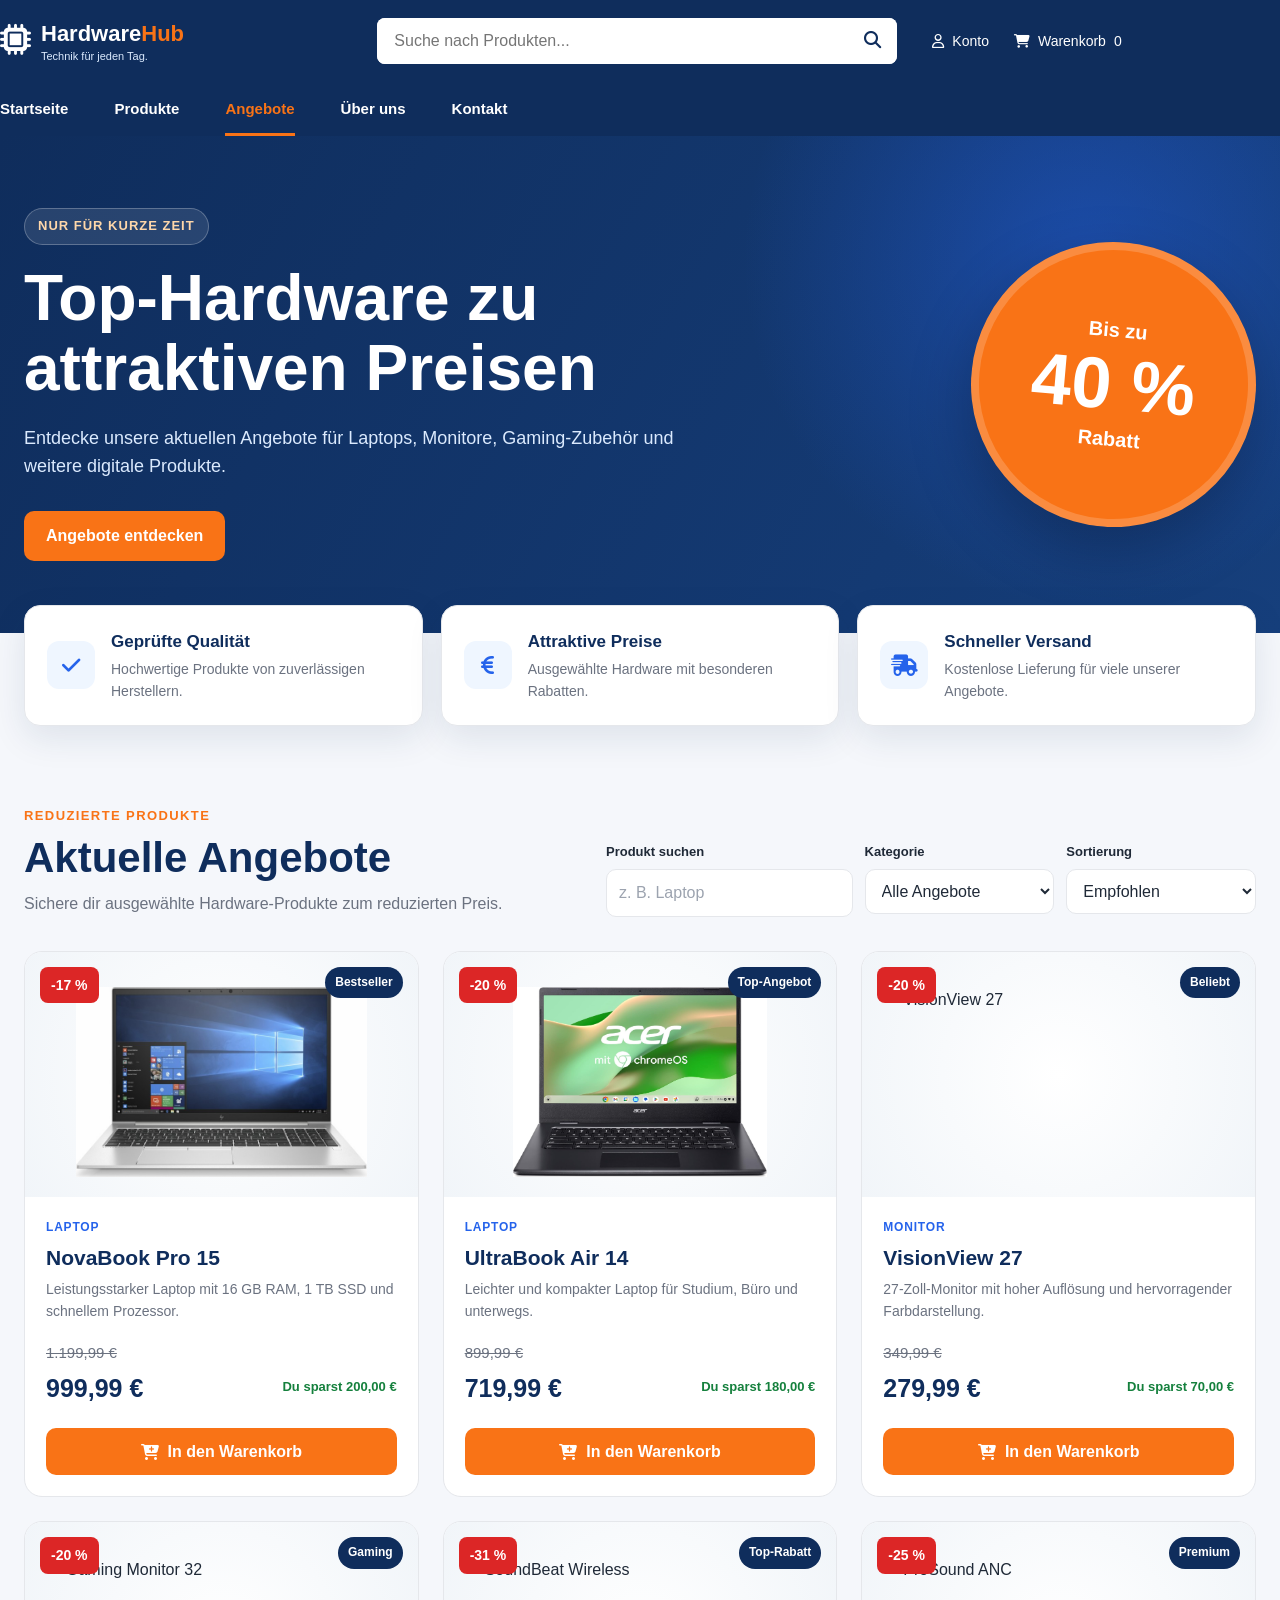
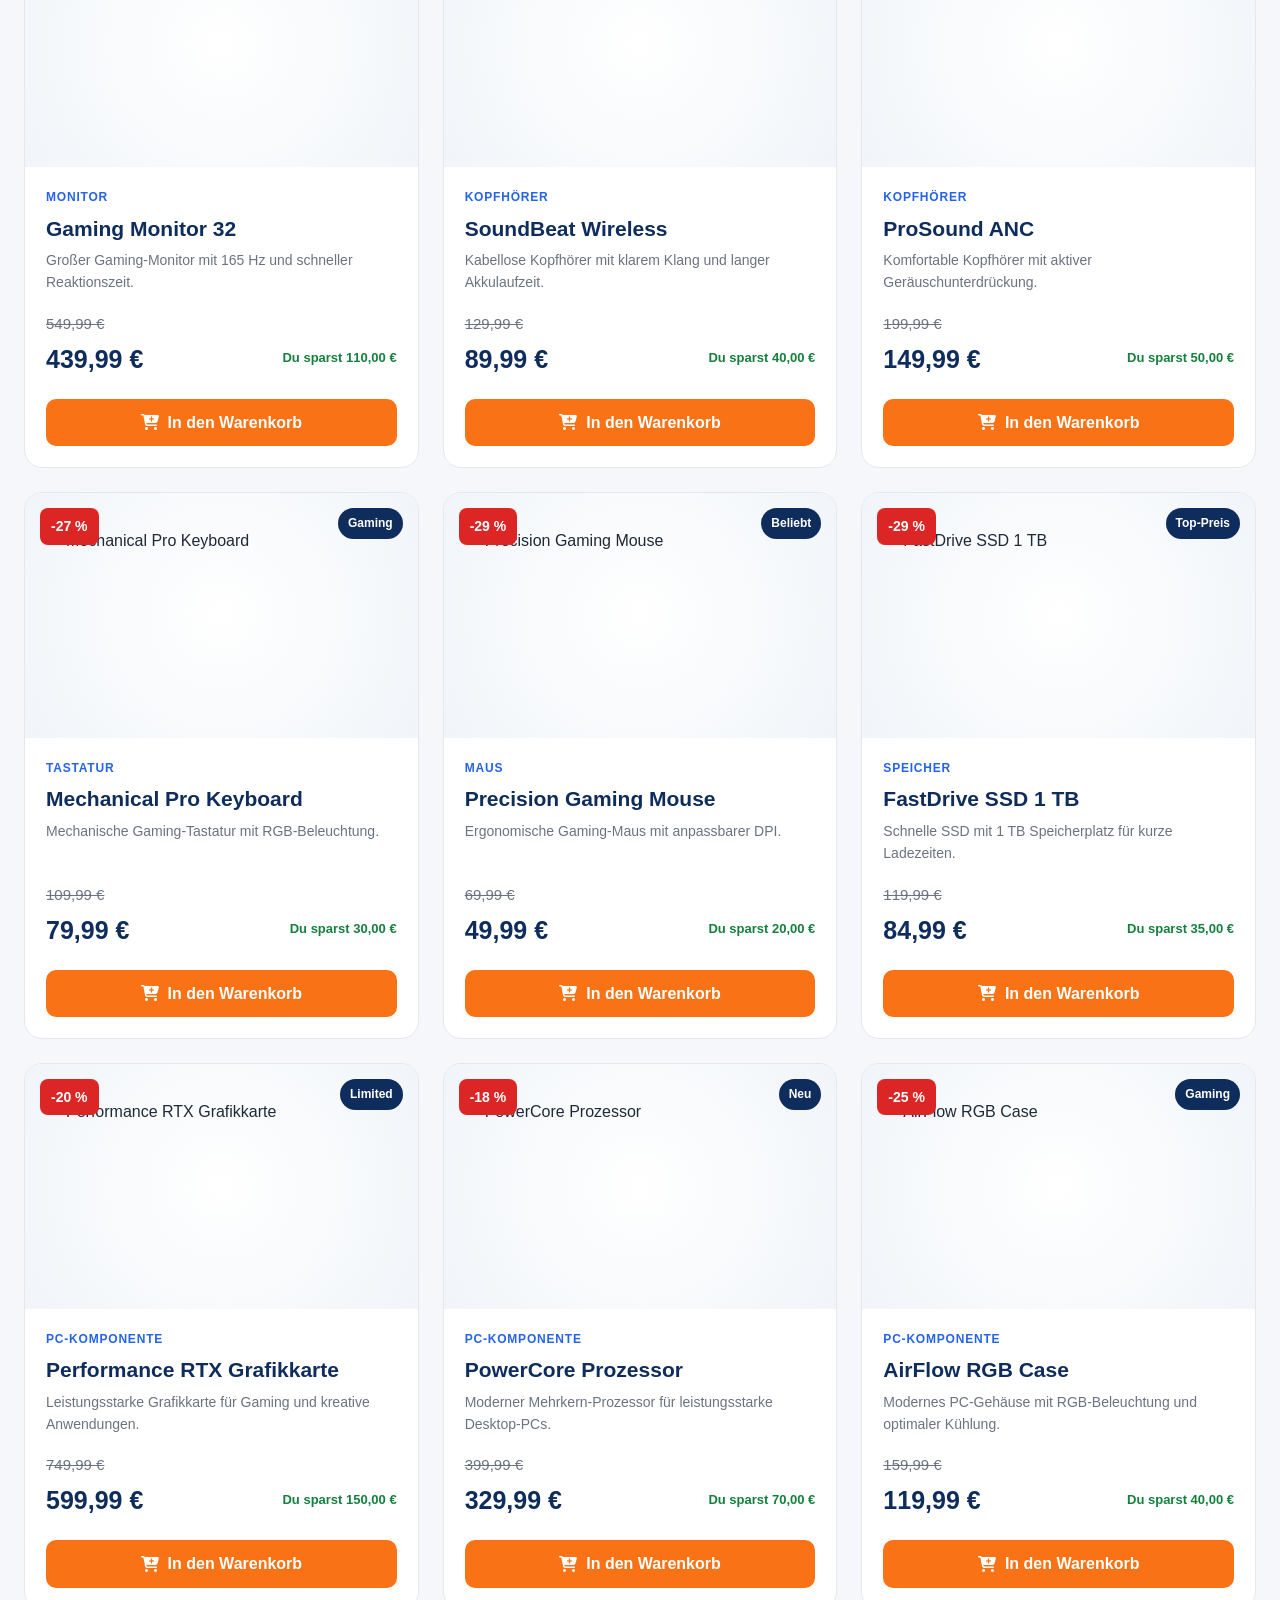
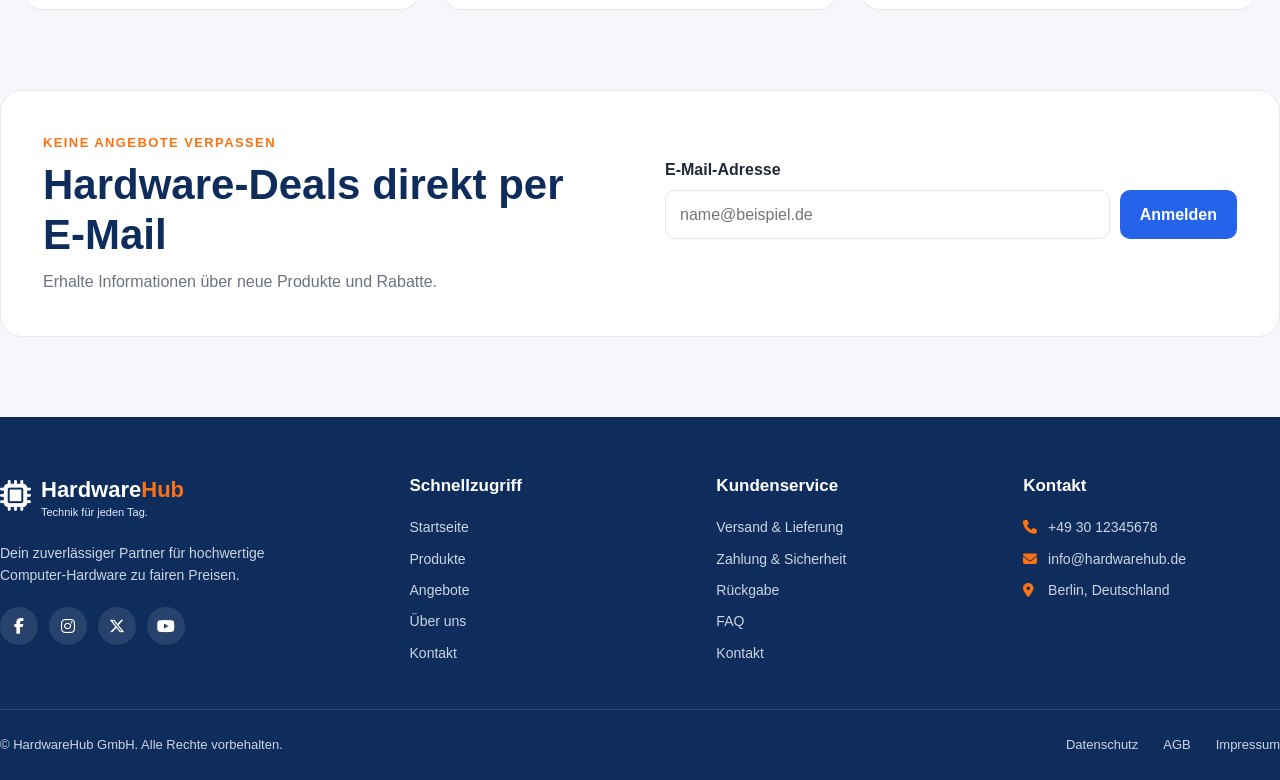
==== seiten/alle-angebote.html @ 0328ec7f "Add new offers page and update shopping cart" ====
<!DOCTYPE html>
<html lang="de">
<head>
    <meta charset="UTF-8">

    <meta
        name="viewport"
        content="width=device-width, initial-scale=1.0"
    >

    <meta
        name="description"
        content="Entdecke aktuelle Angebote und reduzierte Hardware-Produkte bei HardwareHub."
    >

    <title>Alle Angebote | HardwareHub</title>

    <!-- Font Awesome -->
    <link
        rel="stylesheet"
        href="https://cdnjs.cloudflare.com/ajax/libs/font-awesome/6.7.2/css/all.min.css"
    >

    <!-- CSS -->
    <link
        rel="stylesheet"
        href="../css/alle-angebote.css"
    >
</head>

<body>

    <!-- =========================
         HEADER
    ========================== -->

    <header class="header">

        <div class="header-top container">

            <a
                href="../index.html"
                class="logo"
                aria-label="HardwareHub Startseite"
            >
                <span class="logo-icon">
                    <i class="fa-solid fa-microchip"></i>
                </span>

                <span>
                    Hardware<span>Hub</span>

                    <small>
                        Technik für jeden Tag.
                    </small>
                </span>
            </a>

            <form
                class="search-form"
                action="produkte.html"
                method="get"
            >
                <input
                    type="search"
                    name="search"
                    placeholder="Suche nach Produkten..."
                    aria-label="Produkte suchen"
                >

                <button
                    type="submit"
                    aria-label="Suchen"
                >
                    <i class="fa-solid fa-magnifying-glass"></i>
                </button>
            </form>

            <div class="header-actions">

                <a
                    href="#"
                    class="header-link"
                >
                    <i class="fa-regular fa-user"></i>

                    <span>Konto</span>
                </a>

                <a
                    href="warenkorb.html"
                    class="header-link cart-link"
                >
                    <i class="fa-solid fa-cart-shopping"></i>

                    <span>Warenkorb</span>

                    <span id="cart-count">
                        0
                    </span>
                </a>

            </div>

        </div>

        <nav class="navigation">

            <div class="container nav-content">

                <button
                    type="button"
                    class="menu-button"
                    id="menuButton"
                    aria-label="Menü öffnen"
                    aria-expanded="false"
                    aria-controls="navList"
                >
                    <i class="fa-solid fa-bars"></i>
                </button>

                <ul
                    class="nav-list"
                    id="navList"
                >
                    <li>
                        <a href="../index.html">
                            Startseite
                        </a>
                    </li>

                    <li>
                        <a href="produkte.html">
                            Produkte
                        </a>
                    </li>

                    <li>
                        <a
                            href="alle-angebote.html"
                            class="active"
                            aria-current="page"
                        >
                            Angebote
                        </a>
                    </li>

                    <li>
                        <a href="ueber-uns.html">
                            Über uns
                        </a>
                    </li>

                    <li>
                        <a href="kontakt.html">
                            Kontakt
                        </a>
                    </li>
                </ul>

            </div>

        </nav>

    </header>

    <!-- =========================
         MAIN
    ========================== -->

    <main>

        <!-- Hero -->

        <section class="offer-hero">

            <div class="offer-hero-content">

                <div class="offer-hero-text">

                    <span class="hero-label">
                        Nur für kurze Zeit
                    </span>

                    <h1>
                        Top-Hardware zu attraktiven Preisen
                    </h1>

                    <p>
                        Entdecke unsere aktuellen Angebote für Laptops,
                        Monitore, Gaming-Zubehör und weitere digitale Produkte.
                    </p>

                    <a
                        href="#angebote"
                        class="hero-button"
                    >
                        Angebote entdecken
                    </a>

                </div>

                <div
                    class="hero-discount"
                    aria-label="Bis zu 40 Prozent Rabatt"
                >
                    <span>Bis zu</span>

                    <strong>40 %</strong>

                    <span>Rabatt</span>
                </div>

            </div>

        </section>

        <!-- Vorteile -->

        <section
            class="benefits"
            aria-label="Vorteile"
        >

            <article class="benefit">

                <span class="benefit-icon">
                    <i class="fa-solid fa-check"></i>
                </span>

                <div>
                    <h2>Geprüfte Qualität</h2>

                    <p>
                        Hochwertige Produkte von zuverlässigen Herstellern.
                    </p>
                </div>

            </article>

            <article class="benefit">

                <span class="benefit-icon">
                    <i class="fa-solid fa-euro-sign"></i>
                </span>

                <div>
                    <h2>Attraktive Preise</h2>

                    <p>
                        Ausgewählte Hardware mit besonderen Rabatten.
                    </p>
                </div>

            </article>

            <article class="benefit">

                <span class="benefit-icon">
                    <i class="fa-solid fa-truck-fast"></i>
                </span>

                <div>
                    <h2>Schneller Versand</h2>

                    <p>
                        Kostenlose Lieferung für viele unserer Angebote.
                    </p>
                </div>

            </article>

        </section>

        <!-- Angebote -->

        <section
            class="offers-section"
            id="angebote"
        >

            <div class="section-heading">

                <div>
                    <p class="eyebrow">
                        Reduzierte Produkte
                    </p>

                    <h2>
                        Aktuelle Angebote
                    </h2>

                    <p>
                        Sichere dir ausgewählte Hardware-Produkte
                        zum reduzierten Preis.
                    </p>
                </div>

                <div class="offer-controls">

                    <div class="search-group">

                        <label for="offer-search">
                            Produkt suchen
                        </label>

                        <input
                            type="search"
                            id="offer-search"
                            placeholder="z. B. Laptop"
                            autocomplete="off"
                        >

                    </div>

                    <div class="filter-group">

                        <label for="offer-filter">
                            Kategorie
                        </label>

                        <select id="offer-filter">

                            <option value="alle">
                                Alle Angebote
                            </option>

                            <option value="laptop">
                                Laptops
                            </option>

                            <option value="monitor">
                                Monitore
                            </option>

                            <option value="headphone">
                                Kopfhörer
                            </option>

                            <option value="keyboard">
                                Tastaturen
                            </option>

                            <option value="mouse">
                                Mäuse
                            </option>

                            <option value="storage">
                                Speicher
                            </option>

                            <option value="component">
                                PC-Komponenten
                            </option>

                        </select>

                    </div>

                    <div class="sort-group">

                        <label for="offer-sort">
                            Sortierung
                        </label>

                        <select id="offer-sort">

                            <option value="default">
                                Empfohlen
                            </option>

                            <option value="discount-desc">
                                Höchster Rabatt
                            </option>

                            <option value="price-asc">
                                Preis aufsteigend
                            </option>

                            <option value="price-desc">
                                Preis absteigend
                            </option>

                        </select>

                    </div>

                </div>

            </div>

            <div
                id="offers-grid"
                class="offers-grid"
            ></div>

            <div
                id="no-offers"
                class="no-offers"
                hidden
            >
                <h3>
                    Keine Angebote gefunden
                </h3>

                <p>
                    Ändere den Suchbegriff oder wähle eine andere Kategorie.
                </p>
            </div>

        </section>

        <!-- Newsletter -->

        <section class="newsletter">

            <div>

                <p class="eyebrow">
                    Keine Angebote verpassen
                </p>

                <h2>
                    Hardware-Deals direkt per E-Mail
                </h2>

                <p>
                    Erhalte Informationen über neue Produkte und Rabatte.
                </p>

            </div>

            <div class="newsletter-form">

                <label for="newsletter-email">
                    E-Mail-Adresse
                </label>

                <div class="newsletter-input-group">

                    <input
                        type="email"
                        id="newsletter-email"
                        placeholder="name@beispiel.de"
                        autocomplete="email"
                    >

                    <button
                        type="button"
                        id="newsletter-button"
                    >
                        Anmelden
                    </button>

                </div>

                <p
                    id="newsletter-message"
                    aria-live="polite"
                ></p>

            </div>

        </section>

    </main>

    <!-- Notification -->

    <div
        id="notification"
        class="notification"
        role="status"
        aria-live="polite"
    ></div>

    <!-- =========================
         FOOTER
    ========================== -->

    <footer class="footer">

        <div class="container footer-grid">

            <div class="footer-brand">

                <a
                    href="../index.html"
                    class="logo"
                    aria-label="HardwareHub Startseite"
                >
                    <span class="logo-icon">
                        <i class="fa-solid fa-microchip"></i>
                    </span>

                    <span>
                        Hardware<span>Hub</span>

                        <small>
                            Technik für jeden Tag.
                        </small>
                    </span>
                </a>

                <p>
                    Dein zuverlässiger Partner für hochwertige
                    Computer-Hardware zu fairen Preisen.
                </p>

                <div class="social-links">

                    <a
                        href="#"
                        aria-label="Facebook"
                    >
                        <i class="fa-brands fa-facebook-f"></i>
                    </a>

                    <a
                        href="#"
                        aria-label="Instagram"
                    >
                        <i class="fa-brands fa-instagram"></i>
                    </a>

                    <a
                        href="#"
                        aria-label="X"
                    >
                        <i class="fa-brands fa-x-twitter"></i>
                    </a>

                    <a
                        href="#"
                        aria-label="YouTube"
                    >
                        <i class="fa-brands fa-youtube"></i>
                    </a>

                </div>

            </div>

            <div class="footer-column">

                <h3>Schnellzugriff</h3>

                <a href="../index.html">
                    Startseite
                </a>

                <a href="produkte.html">
                    Produkte
                </a>

                <a href="alle-angebote.html">
                    Angebote
                </a>

                <a href="ueber-uns.html">
                    Über uns
                </a>

                <a href="kontakt.html">
                    Kontakt
                </a>

            </div>

            <div class="footer-column">

                <h3>Kundenservice</h3>

                <a href="#">
                    Versand & Lieferung
                </a>

                <a href="#">
                    Zahlung & Sicherheit
                </a>

                <a href="#">
                    Rückgabe
                </a>

                <a href="#">
                    FAQ
                </a>

                <a href="kontakt.html">
                    Kontakt
                </a>

            </div>

            <div class="footer-column">

                <h3>Kontakt</h3>

                <p>
                    <i class="fa-solid fa-phone"></i>

                    +49 30 12345678
                </p>

                <p>
                    <i class="fa-solid fa-envelope"></i>

                    info@hardwarehub.de
                </p>

                <p>
                    <i class="fa-solid fa-location-dot"></i>

                    Berlin, Deutschland
                </p>

            </div>

        </div>

        <div class="footer-bottom">

            <div class="container footer-bottom-content">

                <p>
                    © <span id="currentYear"></span>
                    HardwareHub GmbH. Alle Rechte vorbehalten.
                </p>

                <div>
                    <a href="#">
                        Datenschutz
                    </a>

                    <a href="#">
                        AGB
                    </a>

                    <a href="#">
                        Impressum
                    </a>
                </div>

            </div>

        </div>

    </footer>

    <!-- JavaScript -->

    <script src="../js/alle-angebote.js"></script>

</body>
</html>
---- css/alle-angebote.css ----
:root {
    --dark-blue: #0f2d5c;
    --dark-blue-hover: #0b2348;
    --blue: #2563eb;
    --light-blue: #eff6ff;
    --orange: #f97316;
    --orange-hover: #ea580c;
    --white: #ffffff;
    --background: #f5f7fb;
    --border: #e5e7eb;
    --text: #1f2937;
    --muted: #6b7280;
    --green: #15803d;
    --red: #dc2626;
}

/* =========================
   RESET
========================= */

* {
    box-sizing: border-box;
    margin: 0;
    padding: 0;
}

html {
    scroll-behavior: smooth;
}

body {
    min-height: 100vh;
    background-color: var(--background);
    color: var(--text);
    font-family: Arial, Helvetica, sans-serif;
    line-height: 1.6;
}

button,
input,
select {
    font: inherit;
}

button,
select {
    cursor: pointer;
}

a {
    color: inherit;
    text-decoration: none;
}

img {
    display: block;
    max-width: 100%;
}



/* =========================
   HEADER
========================= */

.header {
    background-color: var(--dark-blue);
    color: var(--white);
}

.header-top {
    min-height: 82px;
    display: grid;
    grid-template-columns: auto minmax(280px, 520px) auto;
    align-items: center;
    gap: 35px;
}

.logo {
    display: inline-flex;
    align-items: center;
    gap: 10px;
    font-size: 22px;
    font-weight: 800;
    white-space: nowrap;
}

.logo > span:last-child > span {
    color: var(--orange);
}

.logo small {
    display: block;
    font-size: 11px;
    font-weight: 400;
    margin-top: -3px;
    color: #dbeafe;
}

.logo-icon {
    font-size: 31px;
    color: var(--white);
}

.search-form {
    height: 46px;
    display: flex;
    background: var(--white);
    border-radius: 8px;
    overflow: hidden;
}

.search-form input {
    width: 100%;
    padding: 0 17px;
    border: none;
    outline: none;
}

.search-form button {
    width: 55px;
    border: none;
    background: var(--white);
    color: var(--dark-blue);
    font-size: 17px;
}

.header-actions {
    display: flex;
    align-items: center;
    gap: 25px;
}

.header-link {
    display: flex;
    align-items: center;
    gap: 8px;
    font-size: 14px;
    transition: color 0.2s;
}

.header-link:hover {
    color: var(--orange);
}

.navigation {
    background: var(--darker-blue);
}

.nav-content {
    min-height: 52px;
    display: flex;
    align-items: center;
}

.nav-list {
    display: flex;
    align-items: center;
    gap: 46px;
    list-style: none;
}

.nav-list a {
    display: inline-flex;
    align-items: center;
    gap: 7px;
    padding: 15px 0;
    font-weight: 600;
    font-size: 15px;
    position: relative;
}

.nav-list a:hover,
.nav-list a.active {
    color: var(--orange);
}

.nav-list a.active::after {
    content: "";
    position: absolute;
    left: 0;
    right: 0;
    bottom: 0;
    height: 3px;
    background: var(--orange);
}

.new-badge {
    padding: 2px 9px;
    border-radius: 15px;
    background: var(--orange);
    color: var(--white);
    font-size: 11px;
}

.menu-button {
    display: none;
    color: var(--white);
    background: transparent;
    border: none;
    font-size: 23px;
}
/* =========================
   HERO
========================= */

.offer-hero {
    overflow: hidden;
    padding: 72px 24px;
    background:
        radial-gradient(
            circle at 85% 25%,
            rgb(37 99 235 / 45%),
            transparent 30%
        ),
        linear-gradient(
            120deg,
            var(--dark-blue),
            #163f7c
        );
    color: var(--white);
}

.offer-hero-content {
    max-width: 1300px;
    margin: 0 auto;
    display: grid;
    grid-template-columns: minmax(0, 1fr) 330px;
    align-items: center;
    gap: 60px;
}

.offer-hero-text {
    max-width: 740px;
}

.hero-label {
    display: inline-block;
    margin-bottom: 18px;
    padding: 7px 13px;
    border: 1px solid rgb(255 255 255 / 25%);
    border-radius: 999px;
    background-color: rgb(255 255 255 / 10%);
    color: #fed7aa;
    font-size: 13px;
    font-weight: bold;
    letter-spacing: 1px;
    text-transform: uppercase;
}

.offer-hero h1 {
    max-width: 750px;
    margin-bottom: 20px;
    font-size: clamp(38px, 6vw, 64px);
    line-height: 1.1;
}

.offer-hero p {
    max-width: 650px;
    margin-bottom: 30px;
    color: #dbeafe;
    font-size: 18px;
}

.hero-button {
    display: inline-flex;
    min-height: 48px;
    padding: 12px 22px;
    border-radius: 10px;
    background-color: var(--orange);
    color: var(--white);
    justify-content: center;
    align-items: center;
    font-weight: bold;
    transition:
        background-color 0.2s ease,
        transform 0.2s ease;
}

.hero-button:hover {
    background-color: var(--orange-hover);
    transform: translateY(-2px);
}

.hero-button:focus-visible {
    outline: 3px solid rgb(255 255 255 / 65%);
    outline-offset: 3px;
}

.hero-discount {
    width: 285px;
    height: 285px;
    margin-left: auto;
    border: 8px solid rgb(255 255 255 / 18%);
    border-radius: 50%;
    background-color: var(--orange);
    box-shadow: 0 24px 60px rgb(0 0 0 / 25%);
    display: flex;
    flex-direction: column;
    justify-content: center;
    align-items: center;
    transform: rotate(5deg);
}

.hero-discount span {
    font-size: 20px;
    font-weight: bold;
}

.hero-discount strong {
    margin: -5px 0;
    font-size: 72px;
    line-height: 1.2;
}

/* =========================
   BENEFITS
========================= */

.benefits {
    position: relative;
    z-index: 5;
    max-width: 1300px;
    margin: -28px auto 0;
    padding: 0 24px;
    display: grid;
    grid-template-columns: repeat(3, minmax(0, 1fr));
    gap: 18px;
}

.benefit {
    min-height: 120px;
    padding: 22px;
    border: 1px solid var(--border);
    border-radius: 16px;
    background-color: var(--white);
    box-shadow: 0 12px 35px rgb(15 45 92 / 10%);
    display: flex;
    align-items: center;
    gap: 16px;
}

.benefit-icon {
    flex: 0 0 48px;
    width: 48px;
    height: 48px;
    border-radius: 12px;
    background-color: var(--light-blue);
    color: var(--blue);
    display: inline-flex;
    justify-content: center;
    align-items: center;
    font-size: 21px;
    font-weight: bold;
}

.benefit h2 {
    margin-bottom: 3px;
    color: var(--dark-blue);
    font-size: 17px;
}

.benefit p {
    color: var(--muted);
    font-size: 14px;
}

/* =========================
   OFFERS SECTION
========================= */

.offers-section {
    max-width: 1400px;
    margin: 0 auto;
    padding: 80px 24px;
    scroll-margin-top: 100px;
}

.section-heading {
    margin-bottom: 34px;
    display: flex;
    justify-content: space-between;
    align-items: flex-end;
    gap: 40px;
}

.section-heading > div:first-child {
    max-width: 540px;
}

.eyebrow {
    margin-bottom: 6px;
    color: var(--orange);
    font-size: 13px;
    font-weight: bold;
    letter-spacing: 1.4px;
    text-transform: uppercase;
}

.section-heading h2,
.newsletter h2 {
    margin-bottom: 8px;
    color: var(--dark-blue);
    font-size: clamp(30px, 4vw, 42px);
    line-height: 1.2;
}

.section-heading > div:first-child > p:last-child,
.newsletter > div:first-child > p:last-child {
    color: var(--muted);
}

/* =========================
   FILTER UND SUCHE
========================= */

.offer-controls {
    width: min(100%, 650px);
    display: grid;
    grid-template-columns:
        minmax(220px, 1.3fr)
        minmax(160px, 1fr)
        minmax(170px, 1fr);
    gap: 12px;
}

.search-group,
.filter-group,
.sort-group {
    min-width: 0;
}

.offer-controls label {
    display: block;
    margin-bottom: 6px;
    font-size: 13px;
    font-weight: bold;
}

.offer-controls input,
.offer-controls select {
    width: 100%;
    min-height: 45px;
    padding: 10px 12px;
    border: 1px solid var(--border);
    border-radius: 10px;
    outline: none;
    background-color: var(--white);
    color: var(--text);
    transition:
        border-color 0.2s ease,
        box-shadow 0.2s ease;
}

.offer-controls input::placeholder {
    color: #9ca3af;
}

.offer-controls input:focus,
.offer-controls select:focus {
    border-color: var(--blue);
    box-shadow: 0 0 0 3px rgb(37 99 235 / 14%);
}

/* =========================
   PRODUCT CARDS
========================= */

.offers-grid {
    display: grid;
    grid-template-columns: repeat(3, minmax(0, 1fr));
    gap: 24px;
}

.offers-grid[hidden] {
    display: none;
}

.offer-card {
    position: relative;
    overflow: hidden;
    border: 1px solid var(--border);
    border-radius: 18px;
    background-color: var(--white);
    display: flex;
    flex-direction: column;
    transition:
        transform 0.25s ease,
        box-shadow 0.25s ease;
}

.offer-card:hover {
    transform: translateY(-6px);
    box-shadow: 0 20px 45px rgb(15 45 92 / 13%);
}

.discount-badge {
    position: absolute;
    top: 15px;
    left: 15px;
    z-index: 2;
    padding: 7px 11px;
    border-radius: 8px;
    background-color: var(--red);
    color: var(--white);
    font-size: 14px;
    font-weight: bold;
}

.product-badge {
    position: absolute;
    top: 15px;
    right: 15px;
    z-index: 2;
    padding: 6px 10px;
    border-radius: 999px;
    background-color: var(--dark-blue);
    color: var(--white);
    font-size: 12px;
    font-weight: bold;
}

.offer-image-wrapper {
    height: 245px;
    padding: 35px 25px 20px;
    background:
        radial-gradient(
            circle at center,
            #ffffff,
            #f1f5f9
        );
    display: flex;
    justify-content: center;
    align-items: center;
}

.offer-image {
    width: 100%;
    height: 100%;
    object-fit: contain;
    transition: transform 0.3s ease;
}

.offer-card:hover .offer-image {
    transform: scale(1.04);
}

.offer-content {
    padding: 21px;
    display: flex;
    flex: 1;
    flex-direction: column;
}

.offer-category {
    color: var(--blue);
    font-size: 12px;
    font-weight: bold;
    letter-spacing: 0.8px;
    text-transform: uppercase;
}

.offer-title {
    margin: 7px 0;
    color: var(--dark-blue);
    font-size: 21px;
    line-height: 1.3;
}

.offer-description {
    margin-bottom: 18px;
    color: var(--muted);
    font-size: 14px;
}

.offer-price-area {
    margin-top: auto;
}

.old-price {
    color: var(--muted);
    font-size: 15px;
    text-decoration: line-through;
}

.new-price-row {
    margin: 3px 0 4px;
    display: flex;
    justify-content: space-between;
    align-items: center;
    gap: 12px;
}

.new-price {
    color: var(--dark-blue);
    font-size: 25px;
    font-weight: bold;
}

.saving {
    color: var(--green);
    font-size: 13px;
    font-weight: bold;
    text-align: right;
}

.add-to-cart-button {
    width: 100%;
    min-height: 46px;
    margin-top: 16px;
    padding: 11px 16px;
    border: none;
    border-radius: 10px;
    background-color: var(--orange);
    color: var(--white);
    display: inline-flex;
    justify-content: center;
    align-items: center;
    gap: 9px;
    font-weight: bold;
    transition:
        background-color 0.2s ease,
        transform 0.2s ease;
}

.add-to-cart-button:hover {
    background-color: var(--orange-hover);
    transform: translateY(-2px);
}

.add-to-cart-button:focus-visible {
    outline: 3px solid rgb(249 115 22 / 30%);
    outline-offset: 3px;
}

/* =========================
   NO OFFERS
========================= */

.no-offers {
    padding: 55px 24px;
    border: 1px solid var(--border);
    border-radius: 16px;
    background-color: var(--white);
    text-align: center;
}

.no-offers[hidden] {
    display: none;
}

.no-offers h3 {
    margin-bottom: 6px;
    color: var(--dark-blue);
}

.no-offers p {
    color: var(--muted);
}

/* =========================
   NEWSLETTER
========================= */

.newsletter {
    max-width: 1300px;
    margin: 0 auto 80px;
    padding: 42px;
    border: 1px solid var(--border);
    border-radius: 22px;
    background-color: var(--white);
    display: grid;
    grid-template-columns: 1fr 1fr;
    align-items: center;
    gap: 50px;
}

.newsletter-form label {
    display: block;
    margin-bottom: 7px;
    font-weight: bold;
}

.newsletter-input-group {
    display: grid;
    grid-template-columns: minmax(0, 1fr) auto;
    gap: 10px;
}

.newsletter-input-group input {
    min-width: 0;
    min-height: 48px;
    padding: 11px 14px;
    border: 1px solid var(--border);
    border-radius: 10px;
    outline: none;
    transition:
        border-color 0.2s ease,
        box-shadow 0.2s ease;
}

.newsletter-input-group input:focus {
    border-color: var(--blue);
    box-shadow: 0 0 0 3px rgb(37 99 235 / 14%);
}

.newsletter-input-group button {
    min-height: 48px;
    padding: 11px 20px;
    border: none;
    border-radius: 10px;
    background-color: var(--blue);
    color: var(--white);
    font-weight: bold;
    transition:
        background-color 0.2s ease,
        transform 0.2s ease;
}

.newsletter-input-group button:hover {
    background-color: #1d4ed8;
    transform: translateY(-1px);
}

#newsletter-message {
    min-height: 24px;
    margin-top: 7px;
    font-size: 14px;
}

/* =========================
   NOTIFICATION
========================= */

.notification {
    position: fixed;
    right: 24px;
    bottom: 24px;
    z-index: 200;
    max-width: min(360px, calc(100vw - 48px));
    padding: 14px 18px;
    border-radius: 11px;
    background-color: var(--dark-blue);
    color: var(--white);
    box-shadow: 0 14px 35px rgb(0 0 0 / 22%);
    opacity: 0;
    pointer-events: none;
    transform: translateY(20px);
    transition:
        opacity 0.25s ease,
        transform 0.25s ease;
}

.notification.show {
    opacity: 1;
    transform: translateY(0);
}


/* =========================
   FOOTER
========================= */

.footer {
    color: var(--white);
    background: var(--dark-blue);
}

.footer-grid {
    display: grid;
    grid-template-columns: 1.4fr repeat(3, 1fr);
    gap: 50px;
    padding-top: 55px;
    padding-bottom: 45px;
}

.footer-brand p {
    max-width: 330px;
    margin: 20px 0;
    color: #cbd5e1;
    font-size: 14px;
}

.social-links {
    display: flex;
    gap: 11px;
}

.social-links a {
    width: 38px;
    height: 38px;
    display: grid;
    place-items: center;
    border-radius: 50%;
    background: rgba(255, 255, 255, 0.1);
    transition:
        background 0.2s,
        transform 0.2s;
}

.social-links a:hover {
    background: var(--orange);
    transform: translateY(-2px);
}

.footer-column {
    display: flex;
    flex-direction: column;
    align-items: flex-start;
    gap: 9px;
}

.footer-column h3 {
    margin-bottom: 8px;
    font-size: 17px;
}

.footer-column a,
.footer-column p {
    color: #cbd5e1;
    font-size: 14px;
}

.footer-column a:hover {
    color: var(--orange);
}

.footer-column p i {
    width: 21px;
    color: var(--orange);
}

.footer-bottom {
    border-top: 1px solid rgba(255, 255, 255, 0.13);
}

.footer-bottom-content {
    min-height: 70px;
    display: flex;
    justify-content: space-between;
    align-items: center;
    gap: 20px;
    color: #cbd5e1;
    font-size: 13px;
}

.footer-bottom-content div {
    display: flex;
    gap: 25px;
}

.footer-bottom a:hover {
    color: var(--orange);
}


/* =========================
   RESPONSIVE
========================= */

@media (max-width: 980px) {
    .header-top {
        grid-template-columns: auto 1fr;
    }

    .search-form {
        grid-column: 1 / -1;
        grid-row: 2;
        margin-bottom: 17px;
    }

    .header-actions {
        justify-content: flex-end;
    }

    .contact-grid {
        grid-template-columns: 1fr;
    }

    .contact-information {
        grid-template-columns: repeat(2, 1fr);
    }

    .footer-grid {
        grid-template-columns: repeat(2, 1fr);
    }
}

@media (max-width: 760px) {
    .container {
        width: min(100% - 28px, 1180px);
    }

    .header-top {
        gap: 15px;
    }

    .header-actions span {
        display: none;
    }

    .menu-button {
        display: block;
        padding: 12px 0;
    }

    .nav-content {
        display: block;
    }

    .nav-list {
        display: none;
        flex-direction: column;
        align-items: flex-start;
        gap: 0;
        padding-bottom: 14px;
    }

    .nav-list.open {
        display: flex;
    }

    .nav-list li,
    .nav-list a {
        width: 100%;
    }

    .nav-list a.active::after {
        display: none;
    }

    .contact-section {
        padding-top: 50px;
    }

    .contact-information {
        grid-template-columns: 1fr;
    }

    .form-row {
        grid-template-columns: 1fr;
        gap: 0;
    }

    .form-card {
        padding: 23px 18px;
    }

    .map-heading {
        align-items: flex-start;
        flex-direction: column;
    }

    .newsletter-content {
        grid-template-columns: 1fr;
        gap: 20px;
    }

    .footer-grid {
        grid-template-columns: 1fr;
        gap: 32px;
    }

    .footer-bottom-content {
        flex-direction: column;
        justify-content: center;
        padding: 18px 0;
        text-align: center;
    }
}

@media (max-width: 520px) {
    .logo {
        font-size: 18px;
    }

    .logo-icon {
        font-size: 25px;
    }

    .header-actions {
        gap: 15px;
    }

    .contact-card {
        padding: 18px;
    }

    .map-wrapper iframe {
        height: 500px;
    }

    .map-information {
        top: 15px;
        left: 15px;
        width: calc(100% - 30px);
    }

    .newsletter-form {
        flex-direction: column;
        gap: 10px;
    }

    .newsletter-form input,
    .newsletter-form button {
        min-height: 48px;
        border-radius: 8px;
    }

    .footer-bottom-content div {
        flex-wrap: wrap;
        justify-content: center;
        gap: 15px;
    }
}

/* =========================
   ACCESSIBILITY
========================= */

a:focus-visible,
button:focus-visible,
input:focus-visible,
select:focus-visible {
    outline: 3px solid rgb(249 115 22 / 45%);
    outline-offset: 3px;
}

/* =========================
   RESPONSIVE: TABLET
========================= */

@media (max-width: 1100px) {
    .section-heading {
        align-items: flex-start;
        flex-direction: column;
    }

    .offer-controls {
        width: 100%;
        max-width: none;
    }

    .offers-grid {
        grid-template-columns: repeat(2, minmax(0, 1fr));
    }
}

/* =========================
   RESPONSIVE: MOBILE MENU
========================= */

@media (max-width: 850px) {
    .header-container {
        min-height: 72px;
    }

    .menu-button {
        display: inline-flex;
        justify-content: center;
        align-items: center;
    }

    .navigation {
        position: absolute;
        top: 100%;
        right: 0;
        left: 0;
        padding: 18px 24px 22px;
        border-top: 1px solid rgb(255 255 255 / 15%);
        background-color: var(--dark-blue);
        box-shadow: 0 16px 25px rgb(0 0 0 / 16%);
        display: none;
        align-items: stretch;
        flex-direction: column;
        gap: 4px;
    }

    .navigation.open {
        display: flex;
    }

    .navigation a {
        width: 100%;
        min-height: 46px;
        padding: 10px 4px;
    }

    .navigation a::after {
        display: none;
    }

    .cart-link {
        justify-content: flex-start;
    }

    .offer-hero-content {
        grid-template-columns: 1fr;
        gap: 40px;
    }

    .hero-discount {
        width: 220px;
        height: 220px;
        margin: 0;
    }

    .hero-discount strong {
        font-size: 55px;
    }

    .benefits {
        grid-template-columns: 1fr;
    }

    .newsletter {
        margin-right: 24px;
        margin-left: 24px;
        grid-template-columns: 1fr;
        gap: 28px;
    }
}

/* =========================
   RESPONSIVE: SMALL MOBILE
========================= */

@media (max-width: 650px) {
    .header-container {
        padding-right: 18px;
        padding-left: 18px;
    }

    .logo {
        font-size: 21px;
    }

    .offer-hero {
        padding: 55px 20px 75px;
    }

    .offer-hero h1 {
        font-size: clamp(36px, 11vw, 48px);
    }

    .offer-hero p {
        font-size: 16px;
    }

    .hero-discount {
        width: 190px;
        height: 190px;
        border-width: 6px;
    }

    .hero-discount span {
        font-size: 17px;
    }

    .hero-discount strong {
        font-size: 47px;
    }

    .benefits {
        padding-right: 20px;
        padding-left: 20px;
    }

    .offers-section {
        padding: 65px 20px;
    }

    .offer-controls {
        grid-template-columns: 1fr;
    }

    .offers-grid {
        grid-template-columns: 1fr;
    }

    .offer-image-wrapper {
        height: 220px;
    }

    .new-price-row {
        align-items: flex-start;
        flex-direction: column;
        gap: 3px;
    }

    .saving {
        text-align: left;
    }

    .newsletter {
        margin-right: 20px;
        margin-bottom: 60px;
        margin-left: 20px;
        padding: 28px 20px;
    }

    .newsletter-input-group {
        grid-template-columns: 1fr;
    }

    .notification {
        right: 20px;
        bottom: 20px;
        left: 20px;
        max-width: none;
    }

    .footer {
        padding-right: 20px;
        padding-left: 20px;
    }

    .footer-content {
        grid-template-columns: 1fr;
        gap: 28px;
    }
}

/* =========================
   REDUCED MOTION
========================= */

@media (prefers-reduced-motion: reduce) {
    html {
        scroll-behavior: auto;
    }

    *,
    *::before,
    *::after {
        scroll-behavior: auto !important;
        transition-duration: 0.01ms !important;
        animation-duration: 0.01ms !important;
        animation-iteration-count: 1 !important;
    }
}
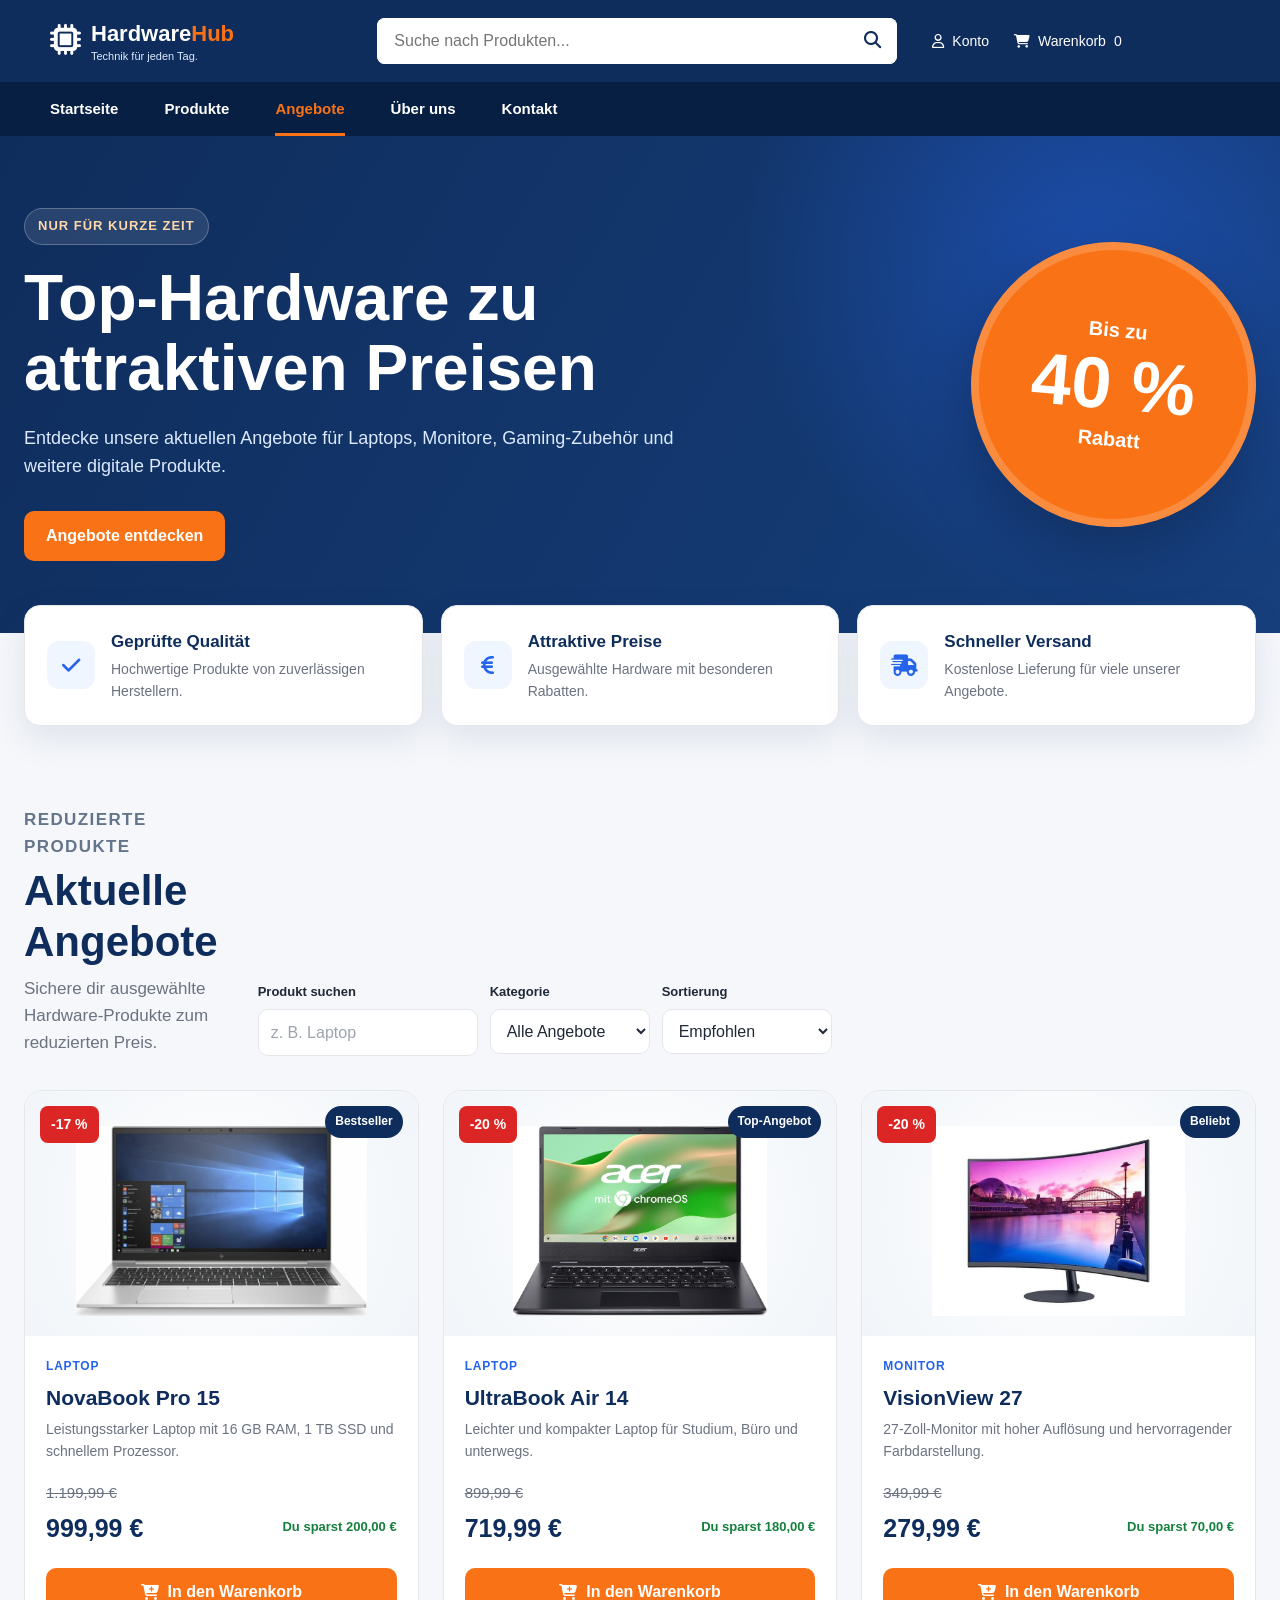
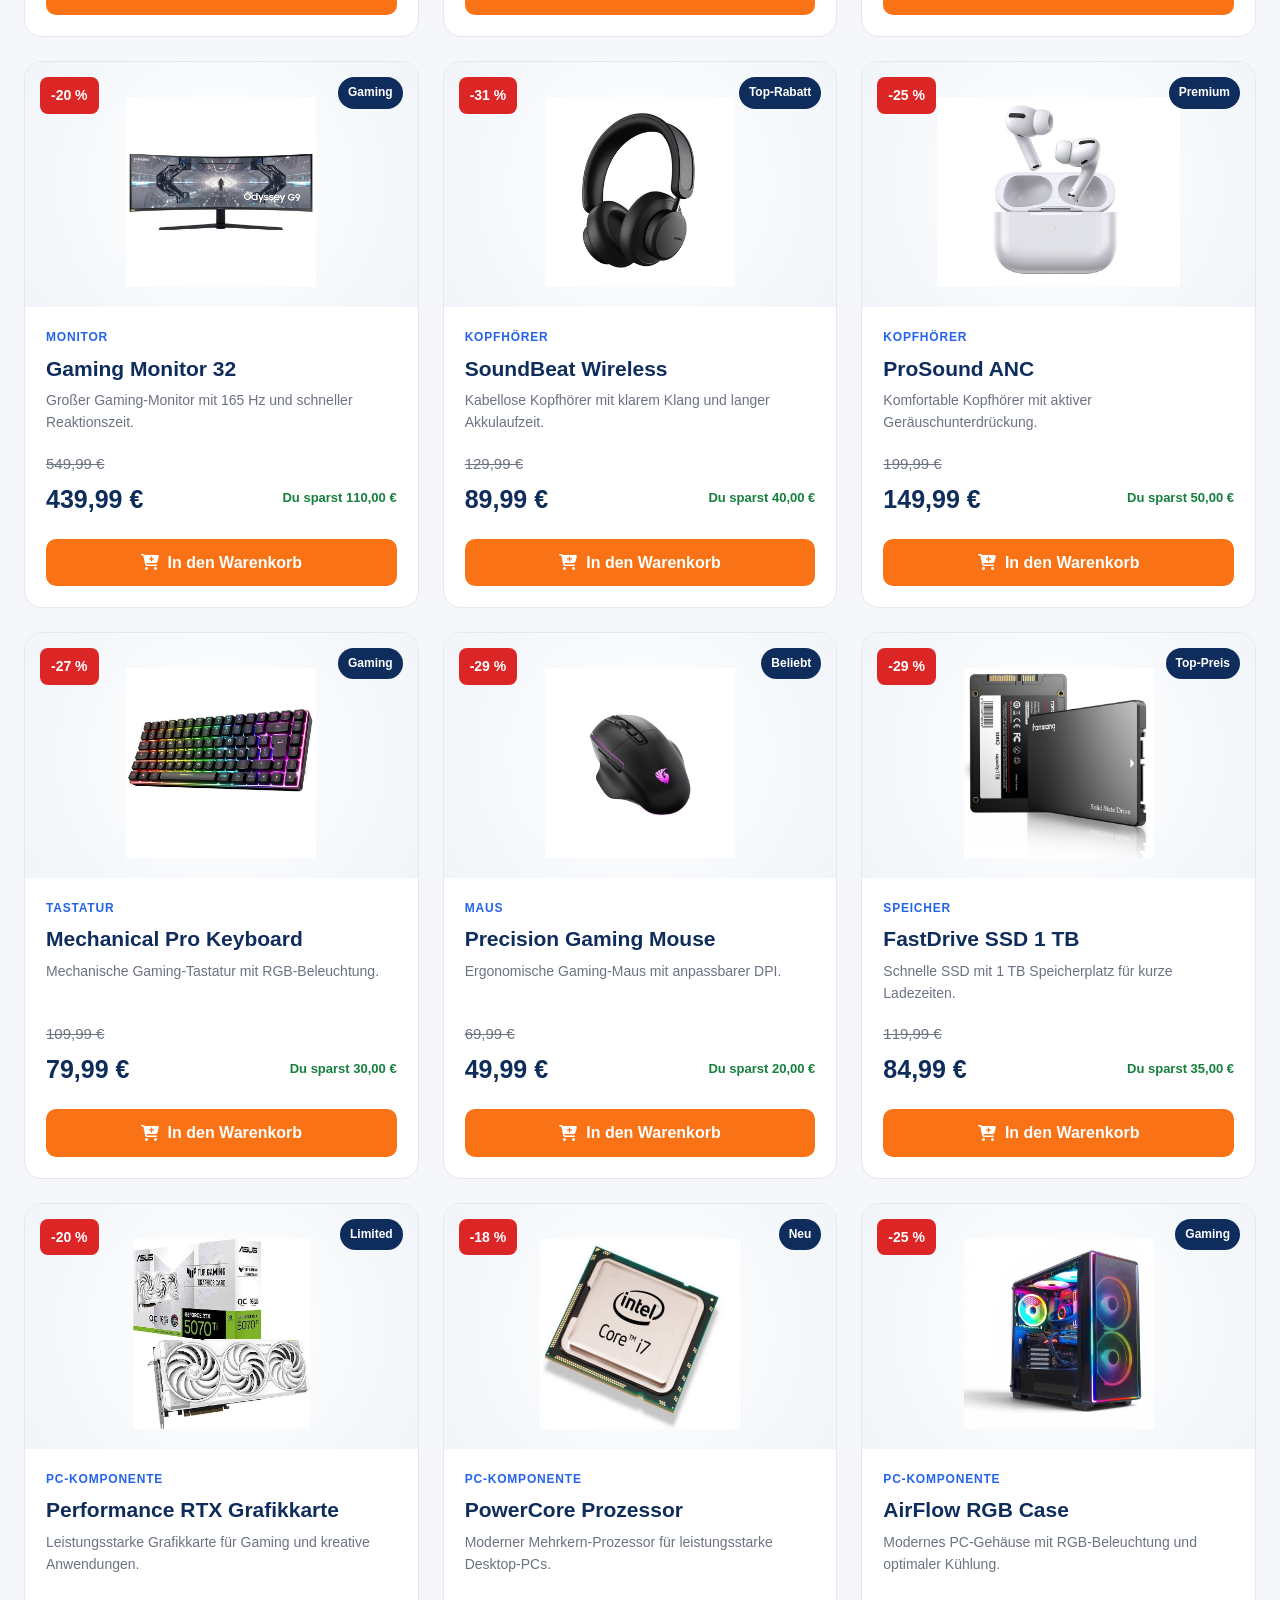
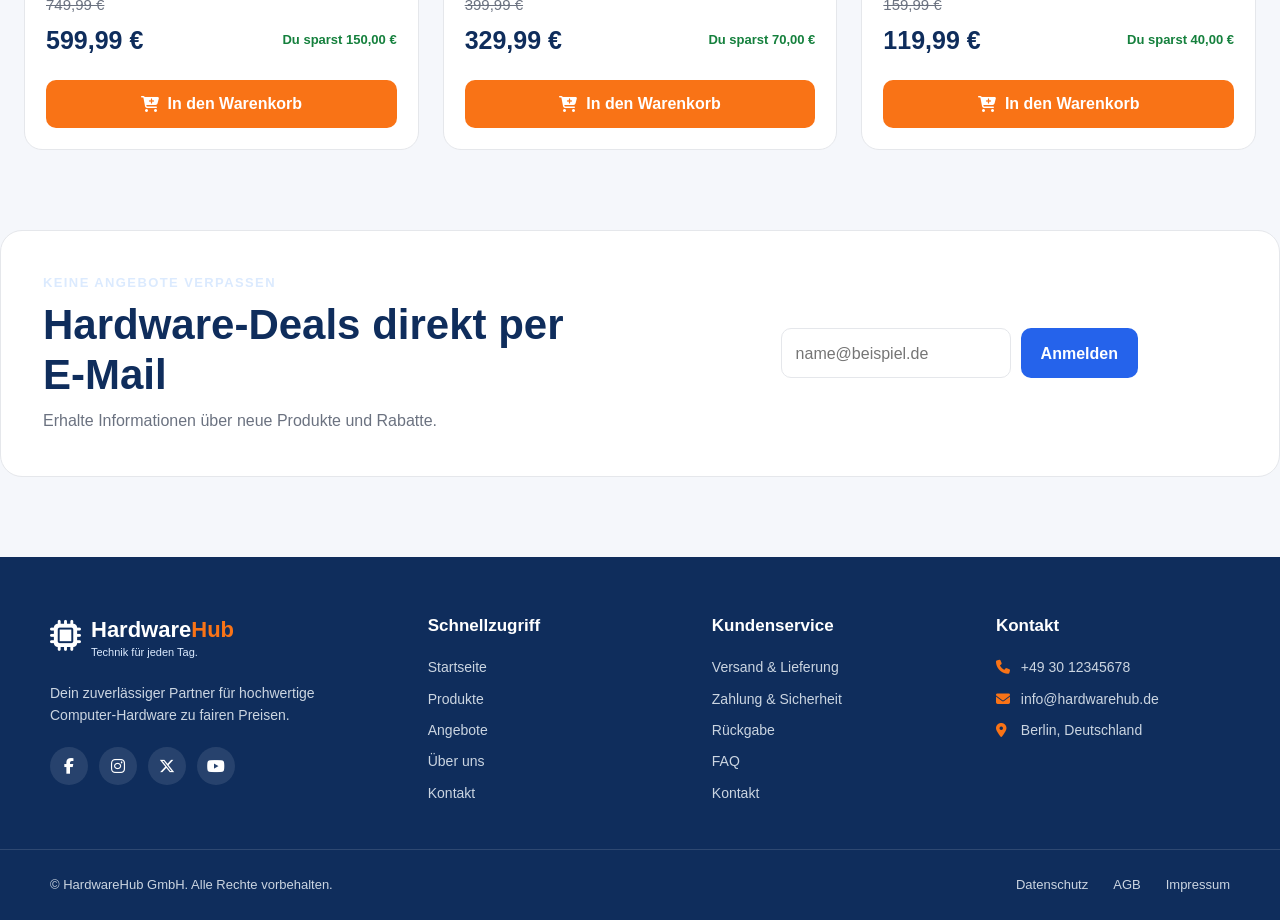
==== commit b02e88ea: "Änderungen hinzugefügt" ====
--- a/seiten/alle-angebote.html
+++ b/seiten/alle-angebote.html
@@ -1,167 +1,119 @@
-<!DOCTYPE html>
+<!doctype html>
 <html lang="de">
-<head>
-    <meta charset="UTF-8">
+  <head>
+    <meta charset="UTF-8" />
+
+    <meta name="viewport" content="width=device-width, initial-scale=1.0" />
 
     <meta
-        name="viewport"
-        content="width=device-width, initial-scale=1.0"
-    >
-
-    <meta
-        name="description"
-        content="Entdecke aktuelle Angebote und reduzierte Hardware-Produkte bei HardwareHub."
-    >
+      name="description"
+      content="Entdecke aktuelle Angebote und reduzierte Hardware-Produkte bei HardwareHub."
+    />
 
     <title>Alle Angebote | HardwareHub</title>
 
     <!-- Font Awesome -->
     <link
-        rel="stylesheet"
-        href="https://cdnjs.cloudflare.com/ajax/libs/font-awesome/6.7.2/css/all.min.css"
-    >
+      rel="stylesheet"
+      href="https://cdnjs.cloudflare.com/ajax/libs/font-awesome/6.7.2/css/all.min.css"
+    />
 
     <!-- CSS -->
-    <link
-        rel="stylesheet"
-        href="../css/alle-angebote.css"
-    >
-</head>
-
-<body>
-
+    <link rel="stylesheet" href="../css/kontakt.css" />
+    <link rel="stylesheet" href="../css/alle-angebote.css" />
+  </head>
+
+  <body>
     <!-- =========================
          HEADER
     ========================== -->
 
     <header class="header">
-
-        <div class="header-top container">
-
-            <a
-                href="../index.html"
-                class="logo"
-                aria-label="HardwareHub Startseite"
-            >
-                <span class="logo-icon">
-                    <i class="fa-solid fa-microchip"></i>
-                </span>
-
-                <span>
-                    Hardware<span>Hub</span>
-
-                    <small>
-                        Technik für jeden Tag.
-                    </small>
-                </span>
-            </a>
-
-            <form
-                class="search-form"
-                action="produkte.html"
-                method="get"
-            >
-                <input
-                    type="search"
-                    name="search"
-                    placeholder="Suche nach Produkten..."
-                    aria-label="Produkte suchen"
-                >
-
-                <button
-                    type="submit"
-                    aria-label="Suchen"
-                >
-                    <i class="fa-solid fa-magnifying-glass"></i>
-                </button>
-            </form>
-
-            <div class="header-actions">
-
-                <a
-                    href="#"
-                    class="header-link"
-                >
-                    <i class="fa-regular fa-user"></i>
-
-                    <span>Konto</span>
-                </a>
-
-                <a
-                    href="warenkorb.html"
-                    class="header-link cart-link"
-                >
-                    <i class="fa-solid fa-cart-shopping"></i>
-
-                    <span>Warenkorb</span>
-
-                    <span id="cart-count">
-                        0
-                    </span>
-                </a>
-
-            </div>
-
-        </div>
-
-        <nav class="navigation">
-
-            <div class="container nav-content">
-
-                <button
-                    type="button"
-                    class="menu-button"
-                    id="menuButton"
-                    aria-label="Menü öffnen"
-                    aria-expanded="false"
-                    aria-controls="navList"
-                >
-                    <i class="fa-solid fa-bars"></i>
-                </button>
-
-                <ul
-                    class="nav-list"
-                    id="navList"
-                >
-                    <li>
-                        <a href="../index.html">
-                            Startseite
-                        </a>
-                    </li>
-
-                    <li>
-                        <a href="produkte.html">
-                            Produkte
-                        </a>
-                    </li>
-
-                    <li>
-                        <a
-                            href="alle-angebote.html"
-                            class="active"
-                            aria-current="page"
-                        >
-                            Angebote
-                        </a>
-                    </li>
-
-                    <li>
-                        <a href="ueber-uns.html">
-                            Über uns
-                        </a>
-                    </li>
-
-                    <li>
-                        <a href="kontakt.html">
-                            Kontakt
-                        </a>
-                    </li>
-                </ul>
-
-            </div>
-
-        </nav>
-
+      <div class="header-top container">
+        <a
+          href="../index.html"
+          class="logo"
+          aria-label="HardwareHub Startseite"
+        >
+          <span class="logo-icon">
+            <i class="fa-solid fa-microchip"></i>
+          </span>
+
+          <span>
+            Hardware<span>Hub</span>
+
+            <small> Technik für jeden Tag. </small>
+          </span>
+        </a>
+
+        <form class="search-form" action="produkte.html" method="get">
+          <input
+            type="search"
+            name="search"
+            placeholder="Suche nach Produkten..."
+            aria-label="Produkte suchen"
+          />
+
+          <button type="submit" aria-label="Suchen">
+            <i class="fa-solid fa-magnifying-glass"></i>
+          </button>
+        </form>
+
+        <div class="header-actions">
+          <a href="#" class="header-link">
+            <i class="fa-regular fa-user"></i>
+
+            <span>Konto</span>
+          </a>
+
+          <a href="warenkorb.html" class="header-link cart-link">
+            <i class="fa-solid fa-cart-shopping"></i>
+
+            <span>Warenkorb</span>
+
+            <span id="cart-count"> 0 </span>
+          </a>
+        </div>
+      </div>
+
+      <nav class="navigation">
+        <div class="container nav-content">
+          <button
+            type="button"
+            class="menu-button"
+            id="menuButton"
+            aria-label="Menü öffnen"
+            aria-expanded="false"
+            aria-controls="navList"
+          >
+            <i class="fa-solid fa-bars"></i>
+          </button>
+
+          <ul class="nav-list" id="navList">
+            <li>
+              <a href="../index.html"> Startseite </a>
+            </li>
+
+            <li>
+              <a href="produkte.html"> Produkte </a>
+            </li>
+
+            <li>
+              <a href="alle-angebote.html" class="active" aria-current="page">
+                Angebote
+              </a>
+            </li>
+
+            <li>
+              <a href="ueber-uns.html"> Über uns </a>
+            </li>
+
+            <li>
+              <a href="kontakt.html"> Kontakt </a>
+            </li>
+          </ul>
+        </div>
+      </nav>
     </header>
 
     <!-- =========================
@@ -169,309 +121,183 @@
     ========================== -->
 
     <main>
-
-        <!-- Hero -->
-
-        <section class="offer-hero">
-
-            <div class="offer-hero-content">
-
-                <div class="offer-hero-text">
-
-                    <span class="hero-label">
-                        Nur für kurze Zeit
-                    </span>
-
-                    <h1>
-                        Top-Hardware zu attraktiven Preisen
-                    </h1>
-
-                    <p>
-                        Entdecke unsere aktuellen Angebote für Laptops,
-                        Monitore, Gaming-Zubehör und weitere digitale Produkte.
-                    </p>
-
-                    <a
-                        href="#angebote"
-                        class="hero-button"
-                    >
-                        Angebote entdecken
-                    </a>
-
-                </div>
-
-                <div
-                    class="hero-discount"
-                    aria-label="Bis zu 40 Prozent Rabatt"
-                >
-                    <span>Bis zu</span>
-
-                    <strong>40 %</strong>
-
-                    <span>Rabatt</span>
-                </div>
-
+      <!-- Hero -->
+
+      <section class="offer-hero">
+        <div class="offer-hero-content">
+          <div class="offer-hero-text">
+            <span class="hero-label"> Nur für kurze Zeit </span>
+
+            <h1>Top-Hardware zu attraktiven Preisen</h1>
+
+            <p>
+              Entdecke unsere aktuellen Angebote für Laptops, Monitore,
+              Gaming-Zubehör und weitere digitale Produkte.
+            </p>
+
+            <a href="#angebote" class="hero-button"> Angebote entdecken </a>
+          </div>
+
+          <div class="hero-discount" aria-label="Bis zu 40 Prozent Rabatt">
+            <span>Bis zu</span>
+
+            <strong>40 %</strong>
+
+            <span>Rabatt</span>
+          </div>
+        </div>
+      </section>
+
+      <!-- Vorteile -->
+
+      <section class="benefits" aria-label="Vorteile">
+        <article class="benefit">
+          <span class="benefit-icon">
+            <i class="fa-solid fa-check"></i>
+          </span>
+
+          <div>
+            <h2>Geprüfte Qualität</h2>
+
+            <p>Hochwertige Produkte von zuverlässigen Herstellern.</p>
+          </div>
+        </article>
+
+        <article class="benefit">
+          <span class="benefit-icon">
+            <i class="fa-solid fa-euro-sign"></i>
+          </span>
+
+          <div>
+            <h2>Attraktive Preise</h2>
+
+            <p>Ausgewählte Hardware mit besonderen Rabatten.</p>
+          </div>
+        </article>
+
+        <article class="benefit">
+          <span class="benefit-icon">
+            <i class="fa-solid fa-truck-fast"></i>
+          </span>
+
+          <div>
+            <h2>Schneller Versand</h2>
+
+            <p>Kostenlose Lieferung für viele unserer Angebote.</p>
+          </div>
+        </article>
+      </section>
+
+      <!-- Angebote -->
+
+      <section class="offers-section" id="angebote">
+        <div class="section-heading">
+          <div>
+            <p class="eyebrow">Reduzierte Produkte</p>
+
+            <h2>Aktuelle Angebote</h2>
+
+            <p>
+              Sichere dir ausgewählte Hardware-Produkte zum reduzierten Preis.
+            </p>
+          </div>
+
+          <div class="offer-controls">
+            <div class="search-group">
+              <label for="offer-search"> Produkt suchen </label>
+
+              <input
+                type="search"
+                id="offer-search"
+                placeholder="z. B. Laptop"
+                autocomplete="off"
+              />
             </div>
 
-        </section>
-
-        <!-- Vorteile -->
-
-        <section
-            class="benefits"
-            aria-label="Vorteile"
-        >
-
-            <article class="benefit">
-
-                <span class="benefit-icon">
-                    <i class="fa-solid fa-check"></i>
-                </span>
-
-                <div>
-                    <h2>Geprüfte Qualität</h2>
-
-                    <p>
-                        Hochwertige Produkte von zuverlässigen Herstellern.
-                    </p>
-                </div>
-
-            </article>
-
-            <article class="benefit">
-
-                <span class="benefit-icon">
-                    <i class="fa-solid fa-euro-sign"></i>
-                </span>
-
-                <div>
-                    <h2>Attraktive Preise</h2>
-
-                    <p>
-                        Ausgewählte Hardware mit besonderen Rabatten.
-                    </p>
-                </div>
-
-            </article>
-
-            <article class="benefit">
-
-                <span class="benefit-icon">
-                    <i class="fa-solid fa-truck-fast"></i>
-                </span>
-
-                <div>
-                    <h2>Schneller Versand</h2>
-
-                    <p>
-                        Kostenlose Lieferung für viele unserer Angebote.
-                    </p>
-                </div>
-
-            </article>
-
-        </section>
-
-        <!-- Angebote -->
-
-        <section
-            class="offers-section"
-            id="angebote"
-        >
-
-            <div class="section-heading">
-
-                <div>
-                    <p class="eyebrow">
-                        Reduzierte Produkte
-                    </p>
-
-                    <h2>
-                        Aktuelle Angebote
-                    </h2>
-
-                    <p>
-                        Sichere dir ausgewählte Hardware-Produkte
-                        zum reduzierten Preis.
-                    </p>
-                </div>
-
-                <div class="offer-controls">
-
-                    <div class="search-group">
-
-                        <label for="offer-search">
-                            Produkt suchen
-                        </label>
-
-                        <input
-                            type="search"
-                            id="offer-search"
-                            placeholder="z. B. Laptop"
-                            autocomplete="off"
-                        >
-
-                    </div>
-
-                    <div class="filter-group">
-
-                        <label for="offer-filter">
-                            Kategorie
-                        </label>
-
-                        <select id="offer-filter">
-
-                            <option value="alle">
-                                Alle Angebote
-                            </option>
-
-                            <option value="laptop">
-                                Laptops
-                            </option>
-
-                            <option value="monitor">
-                                Monitore
-                            </option>
-
-                            <option value="headphone">
-                                Kopfhörer
-                            </option>
-
-                            <option value="keyboard">
-                                Tastaturen
-                            </option>
-
-                            <option value="mouse">
-                                Mäuse
-                            </option>
-
-                            <option value="storage">
-                                Speicher
-                            </option>
-
-                            <option value="component">
-                                PC-Komponenten
-                            </option>
-
-                        </select>
-
-                    </div>
-
-                    <div class="sort-group">
-
-                        <label for="offer-sort">
-                            Sortierung
-                        </label>
-
-                        <select id="offer-sort">
-
-                            <option value="default">
-                                Empfohlen
-                            </option>
-
-                            <option value="discount-desc">
-                                Höchster Rabatt
-                            </option>
-
-                            <option value="price-asc">
-                                Preis aufsteigend
-                            </option>
-
-                            <option value="price-desc">
-                                Preis absteigend
-                            </option>
-
-                        </select>
-
-                    </div>
-
-                </div>
-
+            <div class="filter-group">
+              <label for="offer-filter"> Kategorie </label>
+
+              <select id="offer-filter">
+                <option value="alle">Alle Angebote</option>
+
+                <option value="laptop">Laptops</option>
+
+                <option value="monitor">Monitore</option>
+
+                <option value="headphone">Kopfhörer</option>
+
+                <option value="keyboard">Tastaturen</option>
+
+                <option value="mouse">Mäuse</option>
+
+                <option value="storage">Speicher</option>
+
+                <option value="component">PC-Komponenten</option>
+              </select>
             </div>
 
-            <div
-                id="offers-grid"
-                class="offers-grid"
-            ></div>
-
-            <div
-                id="no-offers"
-                class="no-offers"
-                hidden
-            >
-                <h3>
-                    Keine Angebote gefunden
-                </h3>
-
-                <p>
-                    Ändere den Suchbegriff oder wähle eine andere Kategorie.
-                </p>
+            <div class="sort-group">
+              <label for="offer-sort"> Sortierung </label>
+
+              <select id="offer-sort">
+                <option value="default">Empfohlen</option>
+
+                <option value="discount-desc">Höchster Rabatt</option>
+
+                <option value="price-asc">Preis aufsteigend</option>
+
+                <option value="price-desc">Preis absteigend</option>
+              </select>
             </div>
-
-        </section>
-
-        <!-- Newsletter -->
-
-        <section class="newsletter">
-
-            <div>
-
-                <p class="eyebrow">
-                    Keine Angebote verpassen
-                </p>
-
-                <h2>
-                    Hardware-Deals direkt per E-Mail
-                </h2>
-
-                <p>
-                    Erhalte Informationen über neue Produkte und Rabatte.
-                </p>
-
-            </div>
-
-            <div class="newsletter-form">
-
-                <label for="newsletter-email">
-                    E-Mail-Adresse
-                </label>
-
-                <div class="newsletter-input-group">
-
-                    <input
-                        type="email"
-                        id="newsletter-email"
-                        placeholder="name@beispiel.de"
-                        autocomplete="email"
-                    >
-
-                    <button
-                        type="button"
-                        id="newsletter-button"
-                    >
-                        Anmelden
-                    </button>
-
-                </div>
-
-                <p
-                    id="newsletter-message"
-                    aria-live="polite"
-                ></p>
-
-            </div>
-
-        </section>
-
+          </div>
+        </div>
+
+        <div id="offers-grid" class="offers-grid"></div>
+
+        <div id="no-offers" class="no-offers" hidden>
+          <h3>Keine Angebote gefunden</h3>
+
+          <p>Ändere den Suchbegriff oder wähle eine andere Kategorie.</p>
+        </div>
+      </section>
+
+      <!-- Newsletter -->
+
+      <section class="newsletter">
+        <div>
+          <p class="eyebrow">Keine Angebote verpassen</p>
+
+          <h2>Hardware-Deals direkt per E-Mail</h2>
+
+          <p>Erhalte Informationen über neue Produkte und Rabatte.</p>
+        </div>
+
+        <div class="newsletter-form">
+          <label for="newsletter-email"> E-Mail-Adresse </label>
+
+          <div class="newsletter-input-group">
+            <input
+              type="email"
+              id="newsletter-email"
+              placeholder="name@beispiel.de"
+              autocomplete="email"
+            />
+
+            <button type="button" id="newsletter-button">Anmelden</button>
+          </div>
+
+          <p id="newsletter-message" aria-live="polite"></p>
+        </div>
+      </section>
     </main>
 
     <!-- Notification -->
 
     <div
-        id="notification"
-        class="notification"
-        role="status"
-        aria-live="polite"
+      id="notification"
+      class="notification"
+      role="status"
+      aria-live="polite"
     ></div>
 
     <!-- =========================
@@ -479,178 +305,119 @@
     ========================== -->
 
     <footer class="footer">
-
-        <div class="container footer-grid">
-
-            <div class="footer-brand">
-
-                <a
-                    href="../index.html"
-                    class="logo"
-                    aria-label="HardwareHub Startseite"
-                >
-                    <span class="logo-icon">
-                        <i class="fa-solid fa-microchip"></i>
-                    </span>
-
-                    <span>
-                        Hardware<span>Hub</span>
-
-                        <small>
-                            Technik für jeden Tag.
-                        </small>
-                    </span>
-                </a>
-
-                <p>
-                    Dein zuverlässiger Partner für hochwertige
-                    Computer-Hardware zu fairen Preisen.
-                </p>
-
-                <div class="social-links">
-
-                    <a
-                        href="#"
-                        aria-label="Facebook"
-                    >
-                        <i class="fa-brands fa-facebook-f"></i>
-                    </a>
-
-                    <a
-                        href="#"
-                        aria-label="Instagram"
-                    >
-                        <i class="fa-brands fa-instagram"></i>
-                    </a>
-
-                    <a
-                        href="#"
-                        aria-label="X"
-                    >
-                        <i class="fa-brands fa-x-twitter"></i>
-                    </a>
-
-                    <a
-                        href="#"
-                        aria-label="YouTube"
-                    >
-                        <i class="fa-brands fa-youtube"></i>
-                    </a>
-
-                </div>
-
-            </div>
-
-            <div class="footer-column">
-
-                <h3>Schnellzugriff</h3>
-
-                <a href="../index.html">
-                    Startseite
-                </a>
-
-                <a href="produkte.html">
-                    Produkte
-                </a>
-
-                <a href="alle-angebote.html">
-                    Angebote
-                </a>
-
-                <a href="ueber-uns.html">
-                    Über uns
-                </a>
-
-                <a href="kontakt.html">
-                    Kontakt
-                </a>
-
-            </div>
-
-            <div class="footer-column">
-
-                <h3>Kundenservice</h3>
-
-                <a href="#">
-                    Versand & Lieferung
-                </a>
-
-                <a href="#">
-                    Zahlung & Sicherheit
-                </a>
-
-                <a href="#">
-                    Rückgabe
-                </a>
-
-                <a href="#">
-                    FAQ
-                </a>
-
-                <a href="kontakt.html">
-                    Kontakt
-                </a>
-
-            </div>
-
-            <div class="footer-column">
-
-                <h3>Kontakt</h3>
-
-                <p>
-                    <i class="fa-solid fa-phone"></i>
-
-                    +49 30 12345678
-                </p>
-
-                <p>
-                    <i class="fa-solid fa-envelope"></i>
-
-                    info@hardwarehub.de
-                </p>
-
-                <p>
-                    <i class="fa-solid fa-location-dot"></i>
-
-                    Berlin, Deutschland
-                </p>
-
-            </div>
-
-        </div>
-
-        <div class="footer-bottom">
-
-            <div class="container footer-bottom-content">
-
-                <p>
-                    © <span id="currentYear"></span>
-                    HardwareHub GmbH. Alle Rechte vorbehalten.
-                </p>
-
-                <div>
-                    <a href="#">
-                        Datenschutz
-                    </a>
-
-                    <a href="#">
-                        AGB
-                    </a>
-
-                    <a href="#">
-                        Impressum
-                    </a>
-                </div>
-
-            </div>
-
-        </div>
-
+      <div class="container footer-grid">
+        <div class="footer-brand">
+          <a
+            href="../index.html"
+            class="logo"
+            aria-label="HardwareHub Startseite"
+          >
+            <span class="logo-icon">
+              <i class="fa-solid fa-microchip"></i>
+            </span>
+
+            <span>
+              Hardware<span>Hub</span>
+
+              <small> Technik für jeden Tag. </small>
+            </span>
+          </a>
+
+          <p>
+            Dein zuverlässiger Partner für hochwertige Computer-Hardware zu
+            fairen Preisen.
+          </p>
+
+          <div class="social-links">
+            <a href="#" aria-label="Facebook">
+              <i class="fa-brands fa-facebook-f"></i>
+            </a>
+
+            <a href="#" aria-label="Instagram">
+              <i class="fa-brands fa-instagram"></i>
+            </a>
+
+            <a href="#" aria-label="X">
+              <i class="fa-brands fa-x-twitter"></i>
+            </a>
+
+            <a href="#" aria-label="YouTube">
+              <i class="fa-brands fa-youtube"></i>
+            </a>
+          </div>
+        </div>
+
+        <div class="footer-column">
+          <h3>Schnellzugriff</h3>
+
+          <a href="../index.html"> Startseite </a>
+
+          <a href="produkte.html"> Produkte </a>
+
+          <a href="alle-angebote.html"> Angebote </a>
+
+          <a href="ueber-uns.html"> Über uns </a>
+
+          <a href="kontakt.html"> Kontakt </a>
+        </div>
+
+        <div class="footer-column">
+          <h3>Kundenservice</h3>
+
+          <a href="#"> Versand & Lieferung </a>
+
+          <a href="#"> Zahlung & Sicherheit </a>
+
+          <a href="#"> Rückgabe </a>
+
+          <a href="#"> FAQ </a>
+
+          <a href="kontakt.html"> Kontakt </a>
+        </div>
+
+        <div class="footer-column">
+          <h3>Kontakt</h3>
+
+          <p>
+            <i class="fa-solid fa-phone"></i>
+
+            +49 30 12345678
+          </p>
+
+          <p>
+            <i class="fa-solid fa-envelope"></i>
+
+            info@hardwarehub.de
+          </p>
+
+          <p>
+            <i class="fa-solid fa-location-dot"></i>
+
+            Berlin, Deutschland
+          </p>
+        </div>
+      </div>
+
+      <div class="footer-bottom">
+        <div class="container footer-bottom-content">
+          <p>
+            © <span id="currentYear"></span>
+            HardwareHub GmbH. Alle Rechte vorbehalten.
+          </p>
+
+          <div>
+            <a href="#"> Datenschutz </a>
+
+            <a href="#"> AGB </a>
+
+            <a href="#"> Impressum </a>
+          </div>
+        </div>
+      </div>
     </footer>
 
     <!-- JavaScript -->
 
     <script src="../js/alle-angebote.js"></script>
-
-</body>
-</html>+  </body>
+</html>
--- a/css/kontakt.css
+++ b/css/kontakt.css
@@ -0,0 +1,858 @@
+/* =========================
+   GRUNDEINSTELLUNGEN
+========================= */
+
+:root {
+    --dark-blue: #0f2d5c;
+    --darker-blue: #071f43;
+    --blue: #2563eb;
+    --light-blue: #eaf2ff;
+    --orange: #f97316;
+    --orange-hover: #ea580c;
+    --white: #ffffff;
+    --background: #f8fafc;
+    --text: #1f2937;
+    --muted-text: #64748b;
+    --border: #e5e7eb;
+    --success: #15803d;
+    --error: #dc2626;
+    --shadow: 0 12px 30px rgba(15, 45, 92, 0.1);
+}
+
+* {
+    box-sizing: border-box;
+    margin: 0;
+    padding: 0;
+}
+
+html {
+    scroll-behavior: smooth;
+}
+
+body {
+    font-family: Arial, Helvetica, sans-serif;
+    color: var(--text);
+    background-color: var(--background);
+    line-height: 1.6;
+}
+
+a {
+    color: inherit;
+    text-decoration: none;
+}
+
+button,
+input,
+select,
+textarea {
+    font: inherit;
+}
+
+button {
+    cursor: pointer;
+}
+
+img {
+    max-width: 100%;
+    display: block;
+}
+
+.container {
+    width: min(1180px, calc(100% - 40px));
+    margin: 0 auto;
+}
+
+
+/* =========================
+   HEADER
+========================= */
+
+.header {
+    background-color: var(--dark-blue);
+    color: var(--white);
+}
+
+.header-top {
+    min-height: 82px;
+    display: grid;
+    grid-template-columns: auto minmax(280px, 520px) auto;
+    align-items: center;
+    gap: 35px;
+}
+
+.logo {
+    display: inline-flex;
+    align-items: center;
+    gap: 10px;
+    font-size: 22px;
+    font-weight: 800;
+    white-space: nowrap;
+}
+
+.logo > span:last-child > span {
+    color: var(--orange);
+}
+
+.logo small {
+    display: block;
+    font-size: 11px;
+    font-weight: 400;
+    margin-top: -3px;
+    color: #dbeafe;
+}
+
+.logo-icon {
+    font-size: 31px;
+    color: var(--white);
+}
+
+.search-form {
+    height: 46px;
+    display: flex;
+    background: var(--white);
+    border-radius: 8px;
+    overflow: hidden;
+}
+
+.search-form input {
+    width: 100%;
+    padding: 0 17px;
+    border: none;
+    outline: none;
+}
+
+.search-form button {
+    width: 55px;
+    border: none;
+    background: var(--white);
+    color: var(--dark-blue);
+    font-size: 17px;
+}
+
+.header-actions {
+    display: flex;
+    align-items: center;
+    gap: 25px;
+}
+
+.header-link {
+    display: flex;
+    align-items: center;
+    gap: 8px;
+    font-size: 14px;
+    transition: color 0.2s;
+}
+
+.header-link:hover {
+    color: var(--orange);
+}
+
+.navigation {
+    background: var(--darker-blue);
+}
+
+.nav-content {
+    min-height: 52px;
+    display: flex;
+    align-items: center;
+}
+
+.nav-list {
+    display: flex;
+    align-items: center;
+    gap: 46px;
+    list-style: none;
+}
+
+.nav-list a {
+    display: inline-flex;
+    align-items: center;
+    gap: 7px;
+    padding: 15px 0;
+    font-weight: 600;
+    font-size: 15px;
+    position: relative;
+}
+
+.nav-list a:hover,
+.nav-list a.active {
+    color: var(--orange);
+}
+
+.nav-list a.active::after {
+    content: "";
+    position: absolute;
+    left: 0;
+    right: 0;
+    bottom: 0;
+    height: 3px;
+    background: var(--orange);
+}
+
+.new-badge {
+    padding: 2px 9px;
+    border-radius: 15px;
+    background: var(--orange);
+    color: var(--white);
+    font-size: 11px;
+}
+
+.menu-button {
+    display: none;
+    color: var(--white);
+    background: transparent;
+    border: none;
+    font-size: 23px;
+}
+
+
+/* =========================
+   KONTAKT-BEREICH
+========================= */
+
+.contact-section {
+    padding: 70px 0 55px;
+}
+
+.section-heading {
+    max-width: 680px;
+    margin-bottom: 35px;
+}
+
+.section-label {
+    display: inline-block;
+    margin-bottom: 9px;
+    color: var(--blue);
+    font-size: 13px;
+    font-weight: 800;
+    text-transform: uppercase;
+    letter-spacing: 1px;
+}
+
+.section-heading h1 {
+    font-size: clamp(34px, 5vw, 48px);
+    line-height: 1.15;
+    margin-bottom: 15px;
+    color: #0f172a;
+}
+
+.section-heading p {
+    color: var(--muted-text);
+    font-size: 17px;
+}
+
+.contact-grid {
+    display: grid;
+    grid-template-columns: 0.85fr 1.45fr;
+    gap: 32px;
+    align-items: start;
+}
+
+.contact-information {
+    display: grid;
+    gap: 15px;
+}
+
+.contact-card {
+    display: flex;
+    align-items: flex-start;
+    gap: 17px;
+    padding: 22px;
+    background: var(--white);
+    border: 1px solid var(--border);
+    border-radius: 13px;
+    box-shadow: 0 5px 18px rgba(15, 45, 92, 0.04);
+    transition:
+        transform 0.2s ease,
+        box-shadow 0.2s ease;
+}
+
+.contact-card:hover {
+    transform: translateY(-3px);
+    box-shadow: var(--shadow);
+}
+
+.contact-icon {
+    width: 52px;
+    min-width: 52px;
+    height: 52px;
+    display: grid;
+    place-items: center;
+    border-radius: 50%;
+    color: var(--blue);
+    background: var(--light-blue);
+    font-size: 21px;
+}
+
+.contact-card h2 {
+    font-size: 17px;
+    margin-bottom: 3px;
+    color: #0f172a;
+}
+
+.contact-card a {
+    color: var(--blue);
+    font-weight: 700;
+}
+
+.contact-card a:hover {
+    text-decoration: underline;
+}
+
+.contact-card p {
+    color: var(--muted-text);
+    font-size: 14px;
+}
+
+.form-card {
+    padding: 30px;
+    background: var(--white);
+    border: 1px solid var(--border);
+    border-radius: 14px;
+    box-shadow: var(--shadow);
+}
+
+.form-heading {
+    margin-bottom: 25px;
+}
+
+.form-heading h2 {
+    margin-bottom: 7px;
+    color: #0f172a;
+    font-size: 25px;
+}
+
+.form-heading p {
+    color: var(--muted-text);
+}
+
+.form-row {
+    display: grid;
+    grid-template-columns: repeat(2, 1fr);
+    gap: 17px;
+}
+
+.form-group {
+    margin-bottom: 18px;
+}
+
+.form-group label {
+    display: block;
+    margin-bottom: 7px;
+    font-size: 14px;
+    font-weight: 700;
+    color: #334155;
+}
+
+.form-group label span {
+    color: var(--error);
+}
+
+.form-group input,
+.form-group select,
+.form-group textarea {
+    width: 100%;
+    border: 1px solid #cbd5e1;
+    border-radius: 8px;
+    padding: 13px 14px;
+    color: var(--text);
+    background: var(--white);
+    outline: none;
+    transition:
+        border-color 0.2s,
+        box-shadow 0.2s;
+}
+
+.form-group textarea {
+    resize: vertical;
+    min-height: 145px;
+}
+
+.form-group input:focus,
+.form-group select:focus,
+.form-group textarea:focus {
+    border-color: var(--blue);
+    box-shadow: 0 0 0 3px rgba(37, 99, 235, 0.12);
+}
+
+.form-group input.invalid,
+.form-group select.invalid,
+.form-group textarea.invalid {
+    border-color: var(--error);
+}
+
+.error-message {
+    min-height: 18px;
+    display: block;
+    margin-top: 5px;
+    color: var(--error);
+    font-size: 12px;
+}
+
+.textarea-info {
+    display: flex;
+    justify-content: space-between;
+    gap: 10px;
+}
+
+#characterCounter {
+    margin-top: 5px;
+    color: var(--muted-text);
+    white-space: nowrap;
+}
+
+.privacy-group {
+    display: flex;
+    align-items: flex-start;
+    gap: 10px;
+    margin-top: -2px;
+}
+
+.privacy-group input {
+    margin-top: 5px;
+}
+
+.privacy-group label {
+    color: var(--muted-text);
+    font-size: 13px;
+}
+
+.privacy-group a {
+    color: var(--blue);
+    text-decoration: underline;
+}
+
+.privacy-error {
+    margin-bottom: 7px;
+}
+
+.submit-button {
+    width: 100%;
+    min-height: 50px;
+    display: flex;
+    justify-content: center;
+    align-items: center;
+    gap: 9px;
+    border: none;
+    border-radius: 8px;
+    color: var(--white);
+    background: var(--orange);
+    font-weight: 800;
+    transition:
+        background 0.2s,
+        transform 0.2s;
+}
+
+.submit-button:hover {
+    background: var(--orange-hover);
+    transform: translateY(-1px);
+}
+
+.submit-button:disabled {
+    cursor: not-allowed;
+    opacity: 0.7;
+}
+
+.success-message {
+    display: none;
+    align-items: center;
+    gap: 10px;
+    margin-top: 18px;
+    padding: 14px;
+    border-radius: 8px;
+    color: var(--success);
+    background: #dcfce7;
+    font-weight: 700;
+}
+
+
+/* =========================
+   GOOGLE MAP
+========================= */
+
+.map-section {
+    padding: 20px 0 70px;
+}
+
+.map-heading {
+    display: flex;
+    align-items: end;
+    justify-content: space-between;
+    gap: 20px;
+    margin-bottom: 22px;
+}
+
+.map-heading h2 {
+    font-size: 31px;
+    color: #0f172a;
+}
+
+.route-button {
+    display: inline-flex;
+    align-items: center;
+    gap: 8px;
+    padding: 11px 17px;
+    border-radius: 8px;
+    color: var(--white);
+    background: var(--blue);
+    font-weight: 700;
+}
+
+.route-button:hover {
+    background: #1d4ed8;
+}
+
+.map-wrapper {
+    min-height: 450px;
+    position: relative;
+    overflow: hidden;
+    border-radius: 15px;
+    border: 1px solid var(--border);
+    box-shadow: var(--shadow);
+}
+
+.map-wrapper iframe {
+    display: block;
+}
+
+.map-information {
+    position: absolute;
+    top: 25px;
+    left: 25px;
+    width: min(280px, calc(100% - 50px));
+    padding: 20px;
+    background: rgba(255, 255, 255, 0.96);
+    border-radius: 10px;
+    box-shadow: 0 10px 25px rgba(15, 45, 92, 0.17);
+}
+
+.map-information strong {
+    display: block;
+    margin-bottom: 8px;
+    font-size: 17px;
+    color: #0f172a;
+}
+
+.map-information p {
+    margin-bottom: 10px;
+    color: var(--muted-text);
+    font-size: 14px;
+}
+
+.map-information a {
+    color: var(--blue);
+    font-size: 14px;
+    font-weight: 700;
+}
+
+
+/* =========================
+   NEWSLETTER
+========================= */
+
+.newsletter {
+    padding: 40px 0;
+    color: var(--white);
+    background: var(--blue);
+}
+
+.newsletter-content {
+    display: grid;
+    grid-template-columns: 1fr 0.9fr;
+    align-items: center;
+    gap: 40px;
+}
+
+.newsletter h2 {
+    margin-bottom: 5px;
+    font-size: 27px;
+}
+
+.newsletter p {
+    color: #dbeafe;
+}
+
+.newsletter-form {
+    display: flex;
+    min-height: 50px;
+}
+
+.newsletter-form input {
+    flex: 1;
+    min-width: 0;
+    padding: 0 15px;
+    border: none;
+    border-radius: 8px 0 0 8px;
+    outline: none;
+}
+
+.newsletter-form button {
+    padding: 0 22px;
+    border: none;
+    border-radius: 0 8px 8px 0;
+    color: var(--white);
+    background: var(--orange);
+    font-weight: 800;
+}
+
+.newsletter-form button:hover {
+    background: var(--orange-hover);
+}
+
+
+/* =========================
+   FOOTER
+========================= */
+
+.footer {
+    color: var(--white);
+    background: var(--dark-blue);
+}
+
+.footer-grid {
+    display: grid;
+    grid-template-columns: 1.4fr repeat(3, 1fr);
+    gap: 50px;
+    padding-top: 55px;
+    padding-bottom: 45px;
+}
+
+.footer-brand p {
+    max-width: 330px;
+    margin: 20px 0;
+    color: #cbd5e1;
+    font-size: 14px;
+}
+
+.social-links {
+    display: flex;
+    gap: 11px;
+}
+
+.social-links a {
+    width: 38px;
+    height: 38px;
+    display: grid;
+    place-items: center;
+    border-radius: 50%;
+    background: rgba(255, 255, 255, 0.1);
+    transition:
+        background 0.2s,
+        transform 0.2s;
+}
+
+.social-links a:hover {
+    background: var(--orange);
+    transform: translateY(-2px);
+}
+
+.footer-column {
+    display: flex;
+    flex-direction: column;
+    align-items: flex-start;
+    gap: 9px;
+}
+
+.footer-column h3 {
+    margin-bottom: 8px;
+    font-size: 17px;
+}
+
+.footer-column a,
+.footer-column p {
+    color: #cbd5e1;
+    font-size: 14px;
+}
+
+.footer-column a:hover {
+    color: var(--orange);
+}
+
+.footer-column p i {
+    width: 21px;
+    color: var(--orange);
+}
+
+.footer-bottom {
+    border-top: 1px solid rgba(255, 255, 255, 0.13);
+}
+
+.footer-bottom-content {
+    min-height: 70px;
+    display: flex;
+    justify-content: space-between;
+    align-items: center;
+    gap: 20px;
+    color: #cbd5e1;
+    font-size: 13px;
+}
+
+.footer-bottom-content div {
+    display: flex;
+    gap: 25px;
+}
+
+.footer-bottom a:hover {
+    color: var(--orange);
+}
+
+
+/* =========================
+   RESPONSIVE
+========================= */
+
+@media (max-width: 980px) {
+    .header-top {
+        grid-template-columns: auto 1fr;
+    }
+
+    .search-form {
+        grid-column: 1 / -1;
+        grid-row: 2;
+        margin-bottom: 17px;
+    }
+
+    .header-actions {
+        justify-content: flex-end;
+    }
+
+    .contact-grid {
+        grid-template-columns: 1fr;
+    }
+
+    .contact-information {
+        grid-template-columns: repeat(2, 1fr);
+    }
+
+    .footer-grid {
+        grid-template-columns: repeat(2, 1fr);
+    }
+}
+
+@media (max-width: 760px) {
+    .container {
+        width: min(100% - 28px, 1180px);
+    }
+
+    .header-top {
+        gap: 15px;
+    }
+
+    .header-actions span {
+        display: none;
+    }
+
+    .menu-button {
+        display: block;
+        padding: 12px 0;
+    }
+
+    .nav-content {
+        display: block;
+    }
+
+    .nav-list {
+        display: none;
+        flex-direction: column;
+        align-items: flex-start;
+        gap: 0;
+        padding-bottom: 14px;
+    }
+
+    .nav-list.open {
+        display: flex;
+    }
+
+    .nav-list li,
+    .nav-list a {
+        width: 100%;
+    }
+
+    .nav-list a.active::after {
+        display: none;
+    }
+
+    .contact-section {
+        padding-top: 50px;
+    }
+
+    .contact-information {
+        grid-template-columns: 1fr;
+    }
+
+    .form-row {
+        grid-template-columns: 1fr;
+        gap: 0;
+    }
+
+    .form-card {
+        padding: 23px 18px;
+    }
+
+    .map-heading {
+        align-items: flex-start;
+        flex-direction: column;
+    }
+
+    .newsletter-content {
+        grid-template-columns: 1fr;
+        gap: 20px;
+    }
+
+    .footer-grid {
+        grid-template-columns: 1fr;
+        gap: 32px;
+    }
+
+    .footer-bottom-content {
+        flex-direction: column;
+        justify-content: center;
+        padding: 18px 0;
+        text-align: center;
+    }
+}
+
+@media (max-width: 520px) {
+    .logo {
+        font-size: 18px;
+    }
+
+    .logo-icon {
+        font-size: 25px;
+    }
+
+    .header-actions {
+        gap: 15px;
+    }
+
+    .contact-card {
+        padding: 18px;
+    }
+
+    .map-wrapper iframe {
+        height: 500px;
+    }
+
+    .map-information {
+        top: 15px;
+        left: 15px;
+        width: calc(100% - 30px);
+    }
+
+    .newsletter-form {
+        flex-direction: column;
+        gap: 10px;
+    }
+
+    .newsletter-form input,
+    .newsletter-form button {
+        min-height: 48px;
+        border-radius: 8px;
+    }
+
+    .footer-bottom-content div {
+        flex-wrap: wrap;
+        justify-content: center;
+        gap: 15px;
+    }
+}
